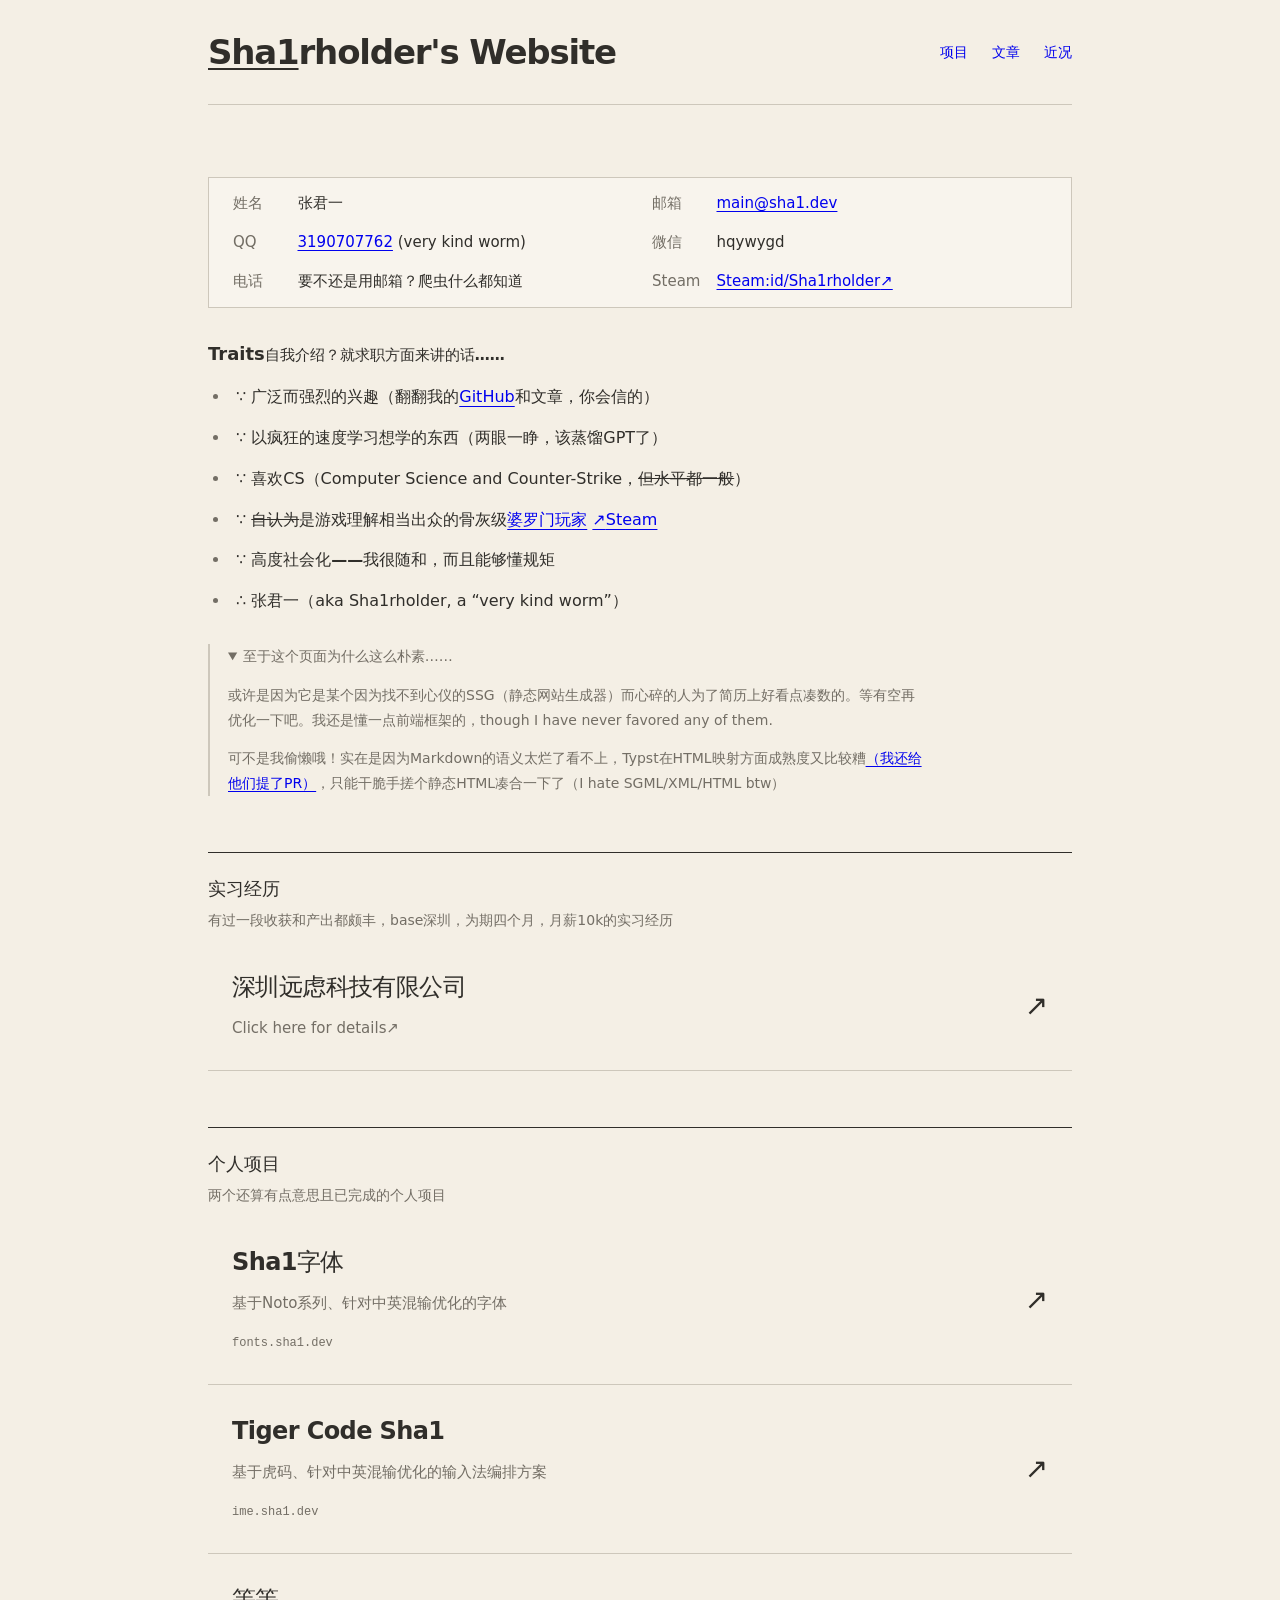
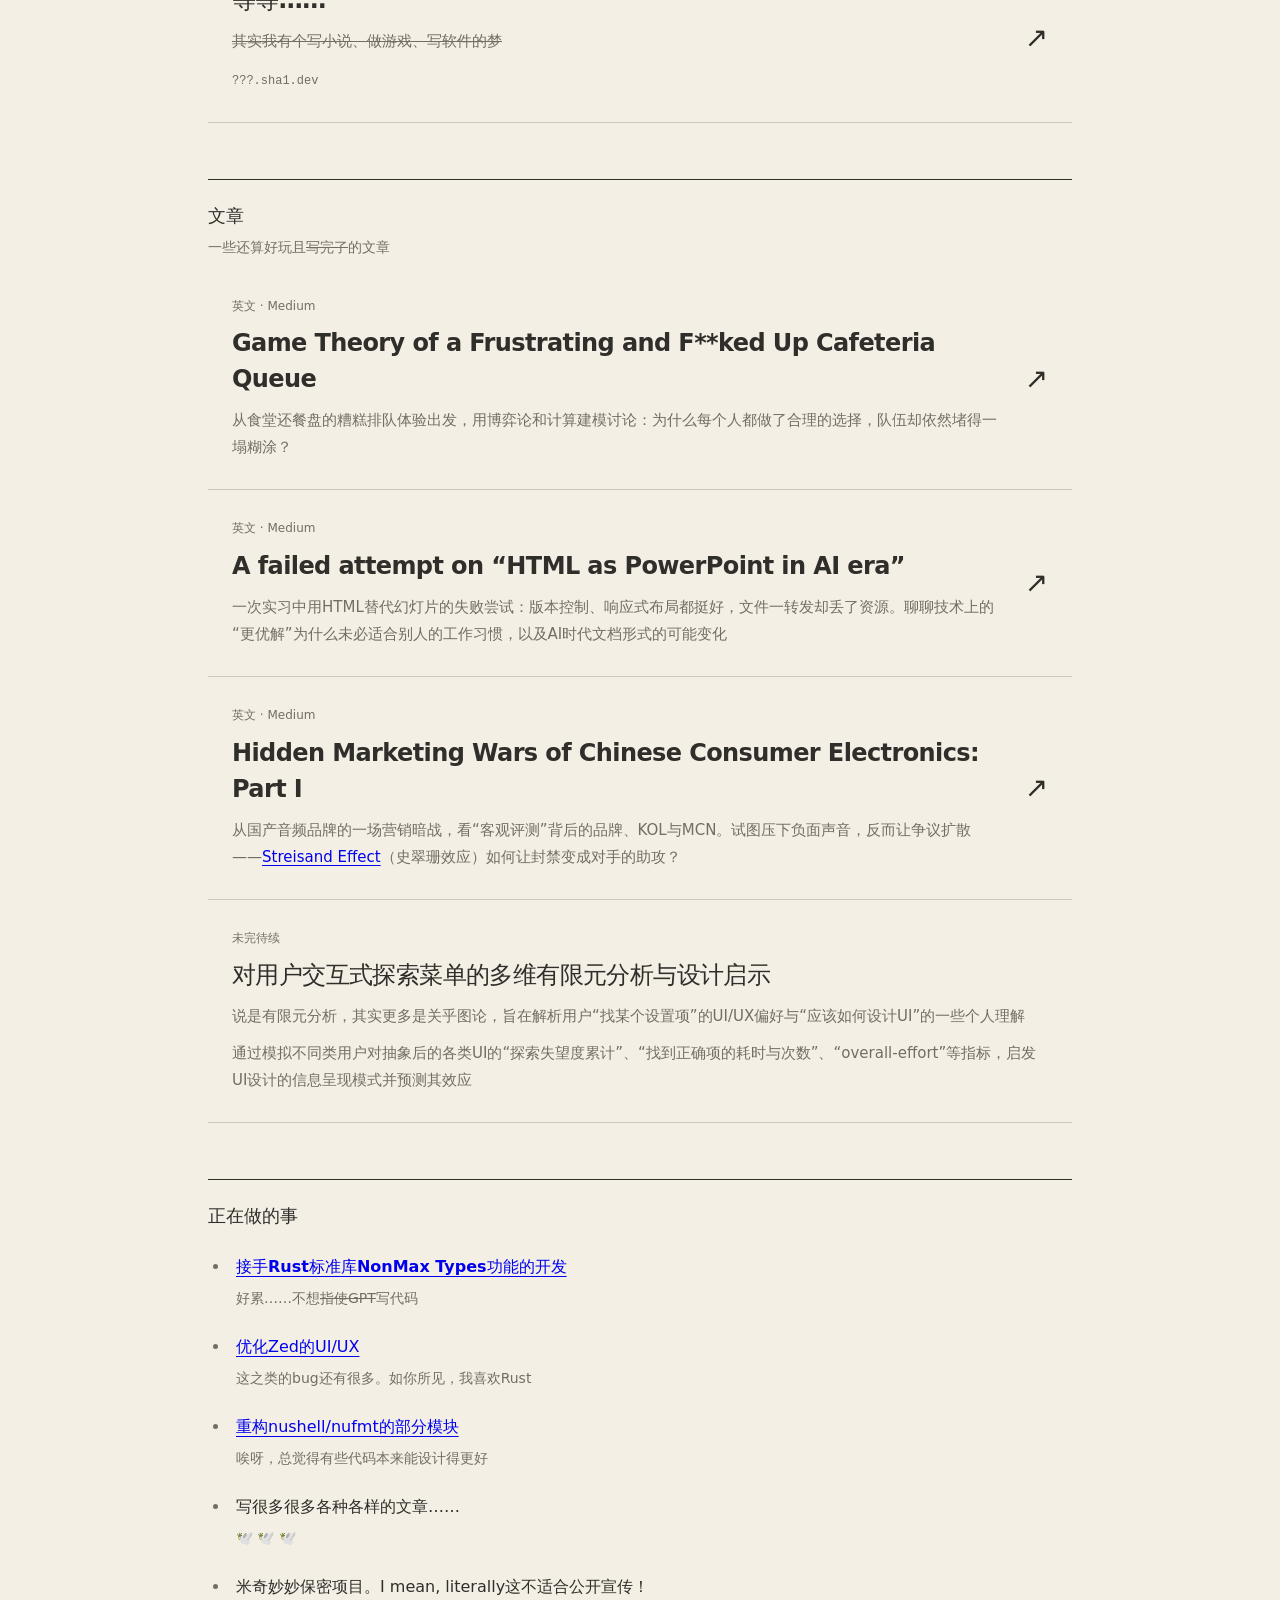
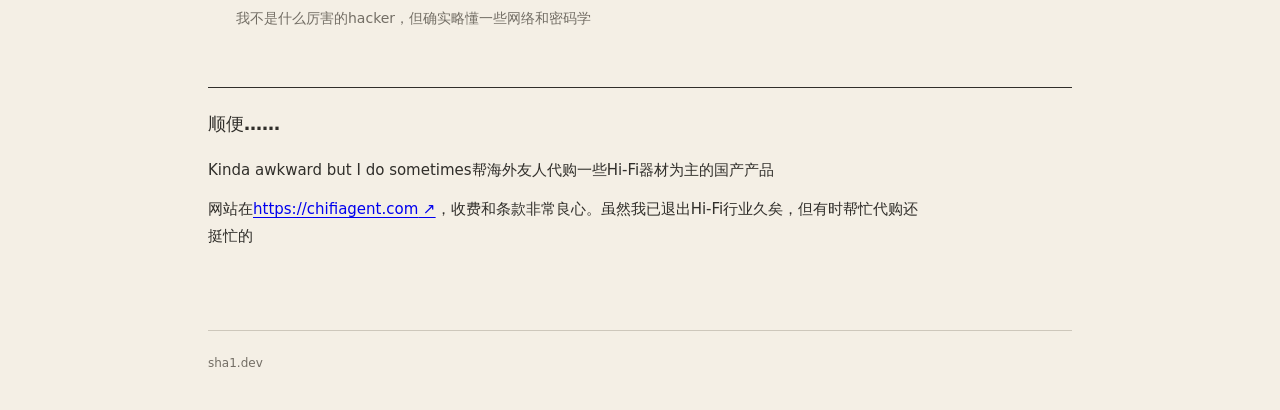
==== site/index.html @ ed15d0de "init" ====
<!doctype html>
<html lang="zh-CN">

<head>
	<meta charset="utf-8">
	<meta name="viewport" content="width=device-width, initial-scale=1">
	<meta name="color-scheme" content="light dark">
	<meta name="description" content="Sha1rholder的个人主页：项目、文章，以及正在做的事">
	<title>Sha1rholder · sha1.dev</title>
	<link rel="stylesheet" href="style.css">
</head>

<body>
	<a class="skip-link" href="#main">跳到正文</a>
	<div class="page">
		<header class="masthead">
			<h1 id="intro-title" class="wordmark" lang="en"><u>Sha1</u>rholder's Website</h1>
			<nav aria-label="页内导航">
				<a href="#projects">项目</a>
				<a href="#articles">文章</a>
				<a href="#now">近况</a>
			</nav>
		</header>
		<main id="main">
			<section class="intro" aria-labelledby="intro-title">
				<section class="contact-card" aria-labelledby="contact-title">
					<dl class="contact-details">
						<div>
							<dt>姓名</dt>
							<dd>张君一</dd>
						</div>
						<div>
							<dt>邮箱</dt>
							<dd><a href="mailto:main@sha1.dev">main@sha1.dev</a></dd>
						</div>
						<div>
							<dt>QQ</dt>
							<dd><a href="https://qm.qq.com/q/fpGuS0IkDu">3190707762</a> (very kind worm)</dd>
						</div>
						<div>
							<dt>微信</dt>
							<dd>hqywygd</dd>
						</div>
						<div>
							<dt>电话</dt>
							<dd>要不还是用邮箱？爬虫什么都知道</dd>
						</div>
						<div>
							<dt>Steam</dt>
							<dd><a href="https://steamcommunity.com/id/Sha1rholder/">Steam:id/Sha1rholder<span
										aria-hidden="true">↗</span></a></dd>
						</div>
					</dl>
				</section>

				<h2 id="traits-title" class="traits-title" lang="en">Traits<small>自我介绍？就求职方面来讲的话……</small></h2>

				<ul class="traits-list" aria-labelledby="traits-title">
					<li>∵ 广泛而强烈的兴趣（翻翻我的<a href="https://github.com/sha1rholder">GitHub</a>和文章，你会信的）</li>
					<li>∵ 以疯狂的速度学习想学的东西（两眼一睁，该蒸馏GPT了）</li>
					<li>∵ 喜欢CS（<i>Computer Science</i> and <i>Counter-Strike</i>，<del>但水平都一般</del>）</li>
					<li>∵ <del>自认为</del>是游戏理解相当出众的骨灰级<a href="https://moegirl.icu/%E5%A9%86%E7%BD%97%E9%97%A8"
							title="讽刺自认为游戏品味“高贵”的玩家">婆罗门玩家</a> <a
							href="https://steamcommunity.com/id/Sha1rholder/"><span aria-hidden="true">↗</span>Steam</a>
					</li>
					<li>∵ <strong>高度社会化——我很随和，而且能够懂规矩</strong></li>
					<li>
						∴ 张君一（aka <i>Sha1rholder</i>, a <q>very kind worm</q>）</li>
				</ul>
				<details class="site-note" open>
					<summary>至于这个页面为什么这么朴素……</summary>
					<p>或许是因为它是某个因为找不到心仪的SSG（静态网站生成器）而心碎的人为了简历上好看点凑数的。等有空再优化一下吧。我还是懂一点前端框架的，though I have never favored
						any of them.</p>
					<p>可不是我偷懒哦！实在是因为Markdown的语义太烂了看不上，Typst在HTML映射方面成熟度又比较糟<a
							href="https://github.com/typst/typst/pull/8874">（我还给他们提了PR）</a>，只能干脆手搓个静态HTML凑合一下了（I hate
						SGML/XML/HTML btw）</p>
				</details>
			</section>

			<section class="section experience" id="experience" aria-labelledby="experience-title">
				<header class="section-header">
					<h2 id="experience-title">实习经历</h2>
					<p>有过一段<strong>收获和产出都颇丰</strong>，base深圳，为期四个月，月薪10k的实习经历</p>
				</header>
				<article>
					<a class="card" href="fosi.html">
						<div class="card-copy">
							<h3 lang="en">深圳远虑科技有限公司 </h3>
							<p>Click here for details↗</p>
						</div>
						<span class="card-arrow" aria-hidden="true">↗</span>
					</a>
				</article>
			</section>

			<section class="section projects" id="projects" aria-labelledby="projects-title">
				<header class="section-header">
					<h2 id="projects-title">个人项目</h2>
					<p>两个还算有点意思且<strong>已完成的</strong>个人项目</p>
				</header>
				<article>
					<a class="card" href="https://fonts.sha1.dev">
						<div class="card-copy">
							<h3>Sha1字体</h3>
							<p>基于Noto系列、针对中英混输优化的字体</p>
							<span class="card-domain">fonts.sha1.dev</span>
						</div>
						<span class="card-arrow" aria-hidden="true">↗</span>
					</a>
				</article>
				<article>
					<a class="card" href="https://ime.sha1.dev">
						<div class="card-copy">
							<h3>Tiger Code Sha1</h3>
							<p>基于虎码、针对中英混输优化的输入法编排方案</p>
							<span class="card-domain">ime.sha1.dev</span>
						</div>
						<span class="card-arrow" aria-hidden="true">↗</span>
					</a>
				</article>
				<article class="card">
					<div class="card-copy">
						<h3>等等……</h3>
						<p><del>其实我有个写小说、做游戏、写软件的梦</del></p>
						<span class="card-domain">???.sha1.dev</span>
					</div>
					<span class="card-arrow" aria-hidden="true">↗</span>
				</article>
			</section>

			<section class="section articles" id="articles" aria-labelledby="articles-title">
				<header class="section-header">
					<h2 id="articles-title">文章</h2>
					<p>一些还算好玩且<del>写完了</del>的文章</p>
				</header>
				<article>
					<a class="card"
						href="https://medium.com/@sha1rholder/game-theory-of-a-frustrating-and-f-ked-up-cafeteria-queue-2aedb98d12c9">
						<div class="card-copy">
							<span class="entry-meta">英文 · Medium</span>
							<h3 lang="en">Game Theory of a Frustrating and F**ked Up Cafeteria Queue</h3>
							<p>从食堂还餐盘的糟糕排队体验出发，用博弈论和计算建模讨论：为什么每个人都做了合理的选择，队伍却依然堵得一塌糊涂？</p>
						</div>
						<span class="card-arrow" aria-hidden="true">↗</span>
					</a>
				</article>
				<article>
					<a class="card"
						href="https://medium.com/@sha1rholder/a-failed-attempt-on-html-as-powerpoint-in-ai-era-2bfa18e33a71">
						<div class="card-copy">
							<span class="entry-meta">英文 · Medium</span>
							<h3 lang="en">A failed attempt on “HTML as PowerPoint in AI era”</h3>
							<p>一次实习中用HTML替代幻灯片的失败尝试：版本控制、响应式布局都挺好，文件一转发却丢了资源。聊聊技术上的“更优解”为什么未必适合别人的工作习惯，以及AI时代文档形式的可能变化
							</p>
						</div>
						<span class="card-arrow" aria-hidden="true">↗</span>
					</a>
				</article>
				<article class="card">
					<div class="card-copy">
						<span class="entry-meta">英文 · Medium</span>
						<h3 lang="en"><a class="card-link"
								href="https://medium.com/@sha1rholder/hidden-marketing-wars-of-chinese-consumer-electronics-part-i-95f07e5df78a">Hidden
								Marketing Wars of Chinese Consumer Electronics: Part I</a></h3>
						<p>从国产音频品牌的一场营销暗战，看“客观评测”背后的品牌、KOL与MCN。试图压下负面声音，反而让争议扩散——<a
								href="https://en.wikipedia.org/wiki/Streisand_effect" lang="en">Streisand
								Effect</a>（史翠珊效应）如何让封禁变成对手的助攻？</p>
					</div>
					<a class="card-link card-arrow"
						href="https://medium.com/@sha1rholder/hidden-marketing-wars-of-chinese-consumer-electronics-part-i-95f07e5df78a"
						aria-label="阅读Hidden Marketing Wars of Chinese Consumer Electronics: Part I"><span
							aria-hidden="true">↗</span></a>
				</article>
				<article class="card">
					<div class="card-copy">
						<span class="entry-meta">未完待续</span>
						<h3>对用户交互式探索菜单的多维有限元分析与设计启示</h3>
						<p>说是有限元分析，其实更多是关乎图论，旨在解析用户“找某个设置项”的UI/UX偏好与“应该如何设计UI”的一些个人理解</p>
						<p>通过模拟不同类用户对抽象后的各类UI的“探索失望度累计”、“找到正确项的耗时与次数”、“overall-effort”等指标，启发UI设计的信息呈现模式并预测其效应</p>
					</div>
				</article>
			</section>

			<section class="section" id="now" aria-labelledby="now-title">
				<header class="section-header">
					<h2 id="now-title">正在做的事</h2>
				</header>
				<ul class="activity-list">
					<li>
						<strong><a href="https://github.com/rust-lang/rust/issues/151435">接手Rust标准库NonMax
								Types功能的开发</a></strong>
						<p>好累……不想<del>指使GPT</del>写代码</p>
					</li>
					<li>
						<a href="https://github.com/zed-industries/zed/pull/63776">优化Zed的UI/UX</a>
						<p>这之类的bug还有很多。如你所见，我喜欢Rust</p>
					</li>
					<li>
						<a href="https://github.com/nushell/nufmt/pull/240">重构nushell/nufmt的部分模块</a>
						<p>唉呀，总觉得有些代码本来能设计得更好</p>
					</li>
					<li>写很多很多各种各样的文章……<p>🕊️ 🕊️ 🕊️</p>
					</li>
					<li>
						<span>米奇妙妙保密项目。I mean, literally这不适合公开宣传！</span><span
							hidden>如果你看到这段，那你是个爬虫，或者是F12领域大神，可惜你没法来找我当面聊聊</span>
						<p>我不是什么厉害的hacker，但确实略懂一些网络和密码学</p>
					</li>
				</ul>
			</section>

			<section class="section side-note" aria-labelledby="side-note-title">
				<header class="section-header">
					<h2 id="side-note-title">顺便……</h2>
				</header>
				<p>Kinda awkward but I do sometimes帮海外友人代购一些Hi-Fi器材为主的国产产品</p>
				<p>网站在<a href="https://chifiagent.com">https://chifiagent.com<span aria-hidden="true">
							↗</span></a>，收费和条款非常良心。虽然我已退出Hi-Fi行业久矣，但有时帮忙代购还挺忙的</p>
			</section>
		</main>
		<footer>sha1.dev</footer>
	</div>
</body>

</html>
---- site/style.css ----
:root {
	color-scheme: light;
	--paper: #f4efe5;
	--ink: #302e2a;
	--muted: #736e65;
	--rule: #cdc7bb;
	--field: #f8f4ed;
	background: var(--paper);
	color: var(--ink);
	font-family: system-ui, sans-serif;
	font-synthesis: none;
	line-height: 1.8;
	text-autospace: normal;
}

@media (prefers-color-scheme: dark) {
	:root {
		color-scheme: dark;
		--paper: #121212;
		--ink: #e0e0e0;
		--muted: #a0a0a0;
		--rule: #363636;
		--field: #181818;
	}
}

* {
	box-sizing: border-box;
}

body {
	margin: 0;
}

a {
	text-decoration-thickness: 1px;
	text-underline-offset: .22em;
}

a:hover {
	text-decoration-thickness: 2px;
}

::selection {
	background: var(--ink);
	color: var(--paper);
}

:focus-visible {
	outline: 2px solid var(--ink);
	outline-offset: 5px;
}

.skip-link {
	position: absolute;
	top: 12px;
	left: 12px;
	z-index: 1;
	padding: 8px 16px;
	background: var(--paper);
	transform: translateY(-200%);
}

.skip-link:focus {
	transform: translateY(0);
}

.page {
	max-width: 960px;
	margin: 0 auto;
	padding: 0 48px;
}

.masthead {
	display: flex;
	justify-content: space-between;
	align-items: center;
	flex-wrap: wrap;
	gap: 12px 24px;
	padding: 30px 0;
	border-bottom: 1px solid var(--rule);
}

.wordmark {
	flex: 1 1 18rem;
	min-width: 0;
	margin: 0;
	font-size: clamp(26px, 3.5vw, 34px);
	line-height: 1.3;
	font-weight: 650;
	letter-spacing: -.035em;
	overflow-wrap: anywhere;
}

.wordmark u {
	text-decoration-thickness: .06em;
	text-underline-offset: .12em;
}

.masthead nav {
	flex-shrink: 0;
}

nav {
	display: flex;
	gap: 24px;
	color: var(--muted);
	font-size: 14px;
}

nav a {
	padding: 6px 0;
	text-decoration: none;
}

nav a:hover,
nav a:focus-visible {
	text-decoration: underline;
}

main {
	padding: 72px 0 80px;
}

h1,
h2,
h3,
p {
	margin: 0;
}

h1 {
	margin-bottom: 32px;
	font-size: clamp(32px, 5vw, 48px);
	line-height: 1.25;
	font-weight: 500;
	letter-spacing: -.04em;
	text-wrap: balance;
}

h2 {
	font-size: 18px;
	line-height: 1.5;
	font-weight: 650;
}

h3 {
	font-size: 24px;
	line-height: 1.5;
	font-weight: 550;
	letter-spacing: -.025em;
	overflow-wrap: anywhere;
}

p + p {
	margin-top: 12px;
}

.intro > :not(.contact-card) {
	max-width: 720px;
}

.contact-card {
	margin-bottom: 32px;
	padding: 12px 24px;
	border: 1px solid var(--rule);
	background: var(--field);
}

.contact-details {
	display: grid;
	grid-template-columns: repeat(2, minmax(0, 1fr));
	gap: 12px 24px;
	margin: 0;
	font-size: 15px;
}

.contact-details > div {
	display: grid;
	grid-template-columns: 3.5em minmax(0, 1fr);
	gap: 12px;
}

.contact-details dt {
	color: var(--muted);
}

.contact-details dd {
	margin: 0;
	overflow-wrap: anywhere;
}

.traits-title {
	margin-bottom: 12px;
}

.traits-list {
	margin: 16px 0;
	padding-left: 22px;
}

.traits-list li {
	padding-left: 6px;
}

.traits-list li + li {
	margin-top: 12px;
}

.traits-list li::marker {
	color: var(--muted);
}

.intro-lead {
	margin-bottom: 16px;
	font-size: 20px;
}

.site-note {
	margin-top: 28px;
	padding-left: 18px;
	border-left: 2px solid var(--rule);
	color: var(--muted);
	font-size: 14px;
}

.site-note summary {
	width: fit-content;
	cursor: pointer;
}

.site-note summary:hover {
	color: var(--ink);
}

.site-note[open] summary {
	margin-bottom: 14px;
}

.section {
	margin-top: 56px;
	border-top: 1px solid var(--ink);
	scroll-margin-top: 24px;
}

.section-header {
	padding: 22px 0 8px;
}

.section-header p {
	margin-top: 6px;
	color: var(--muted);
	font-size: 14px;
}

.experience > p {
	max-width: 720px;
}

.card {
	display: flex;
	justify-content: space-between;
	align-items: center;
	gap: 24px;
	padding: 28px 24px;
	border-bottom: 1px solid var(--rule);
	color: var(--ink);
	text-decoration: none;
}

.card:hover,
.card:focus-visible {
	background: var(--field);
}

.card-copy {
	min-width: 0;
}

.card p {
	margin-top: 10px;
	color: var(--muted);
	font-size: 15px;
}

.card-domain {
	display: inline-block;
	margin-top: 16px;
	font-family: ui-monospace, monospace;
	font-size: 12px;
	color: var(--muted);
}

.card-link {
	color: inherit;
	text-decoration: none;
}

a.card:hover h3,
a.card:focus-visible h3,
.card-link:hover,
.card-link:focus-visible {
	text-decoration: underline;
	text-decoration-thickness: 1px;
	text-underline-offset: .18em;
}

.card-arrow {
	flex-shrink: 0;
	font-size: 28px;
	line-height: 1;
}

.entry-meta {
	display: block;
	margin-bottom: 8px;
	color: var(--muted);
	font-size: 12px;
}

.activity-list {
	margin: 16px 0 0;
	padding-left: 22px;
}

.activity-list li {
	padding-left: 6px;
}

.activity-list li + li {
	margin-top: 22px;
}

.activity-list li::marker {
	color: var(--muted);
}

.activity-list p {
	margin-top: 4px;
	color: var(--muted);
	font-size: 14px;
}

.side-note > p {
	max-width: 720px;
	font-size: 15px;
}

.side-note .section-header {
	padding-bottom: 20px;
}

footer {
	border-top: 1px solid var(--rule);
	padding: 22px 0 32px;
	color: var(--muted);
	font-size: 12px;
}

@media (max-width: 640px) {
	.page {
		padding: 0 24px;
	}

	.masthead {
		padding: 20px 0;
	}

	.wordmark {
		font-size: 26px;
	}

	nav {
		gap: 18px;
	}

	main {
		padding: 48px 0 56px;
	}

	.intro-lead {
		font-size: 18px;
	}

	.contact-card {
		padding: 12px 16px;
	}

	.contact-details {
		grid-template-columns: 1fr;
	}

	.section {
		margin-top: 40px;
	}

	.card {
		padding: 24px 16px;
		gap: 16px;
	}

	h3 {
		font-size: 21px;
	}

	.card-arrow {
		font-size: 24px;
	}
}
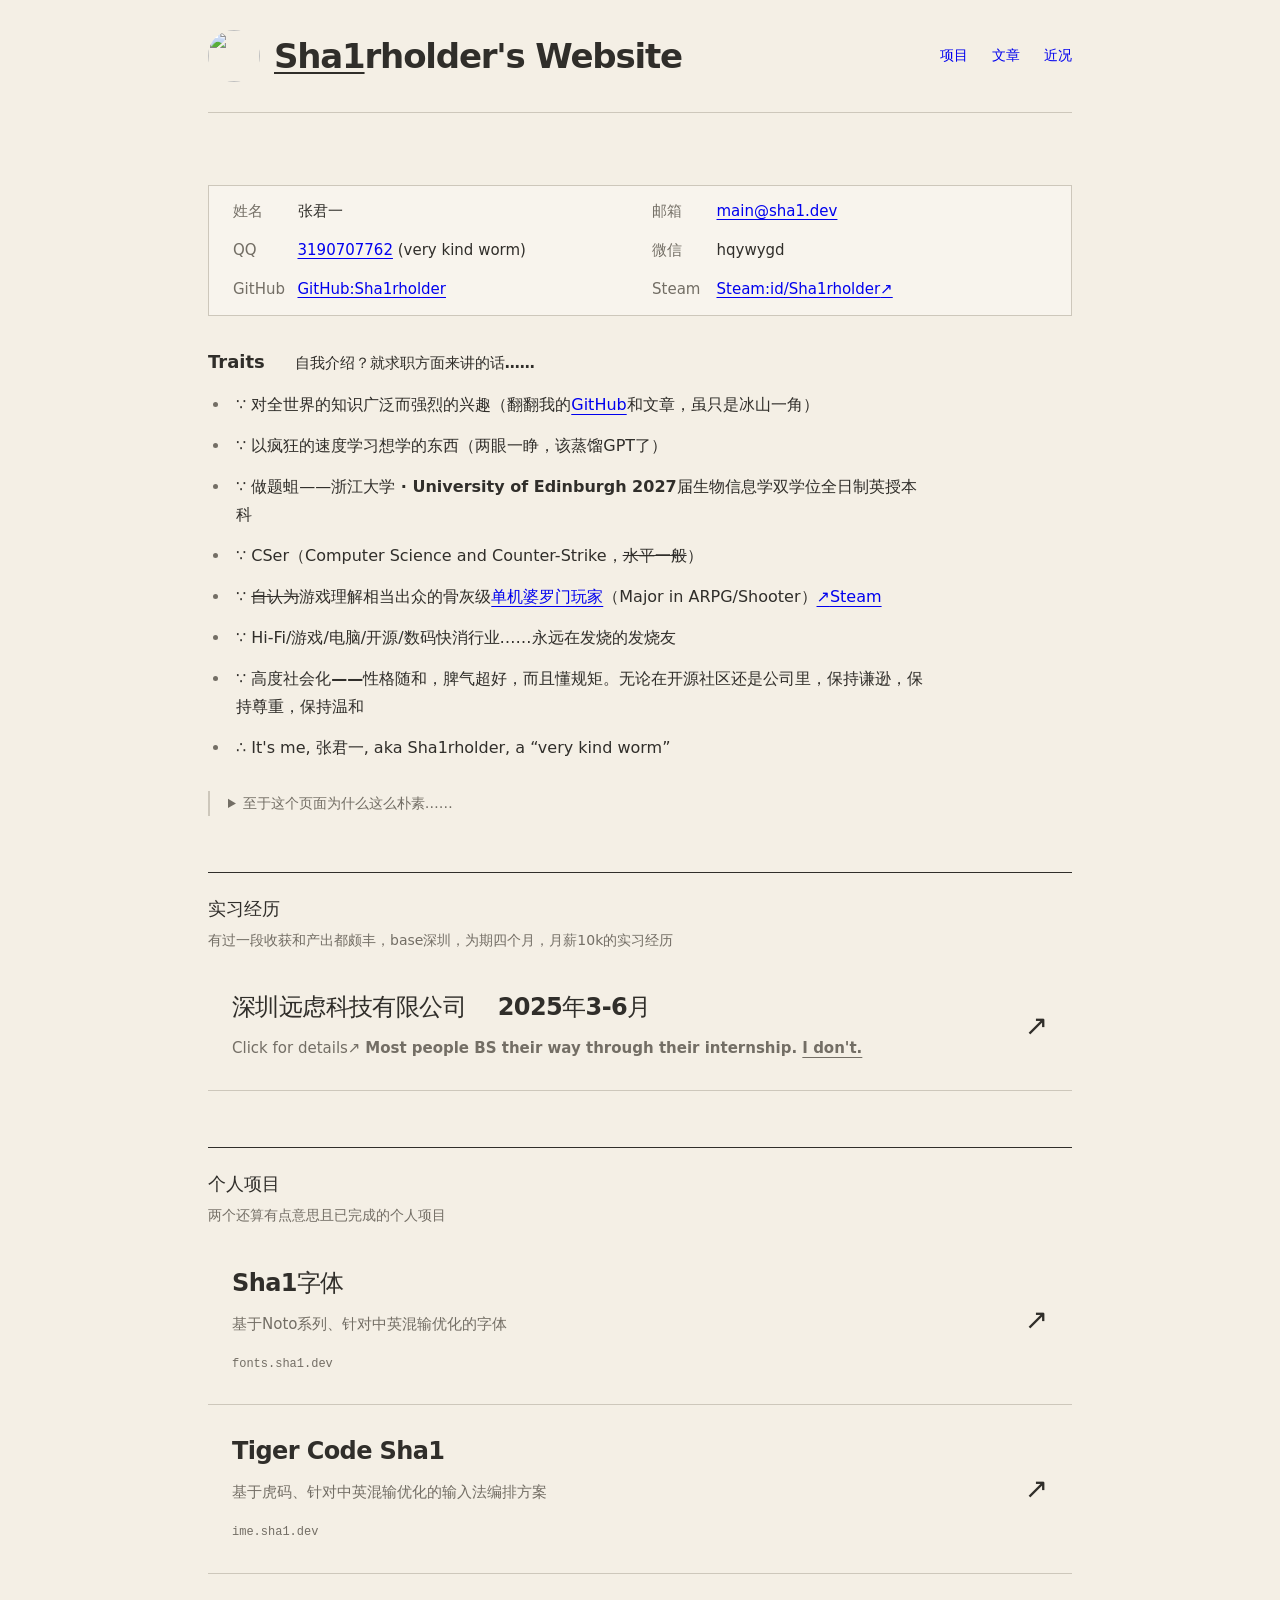
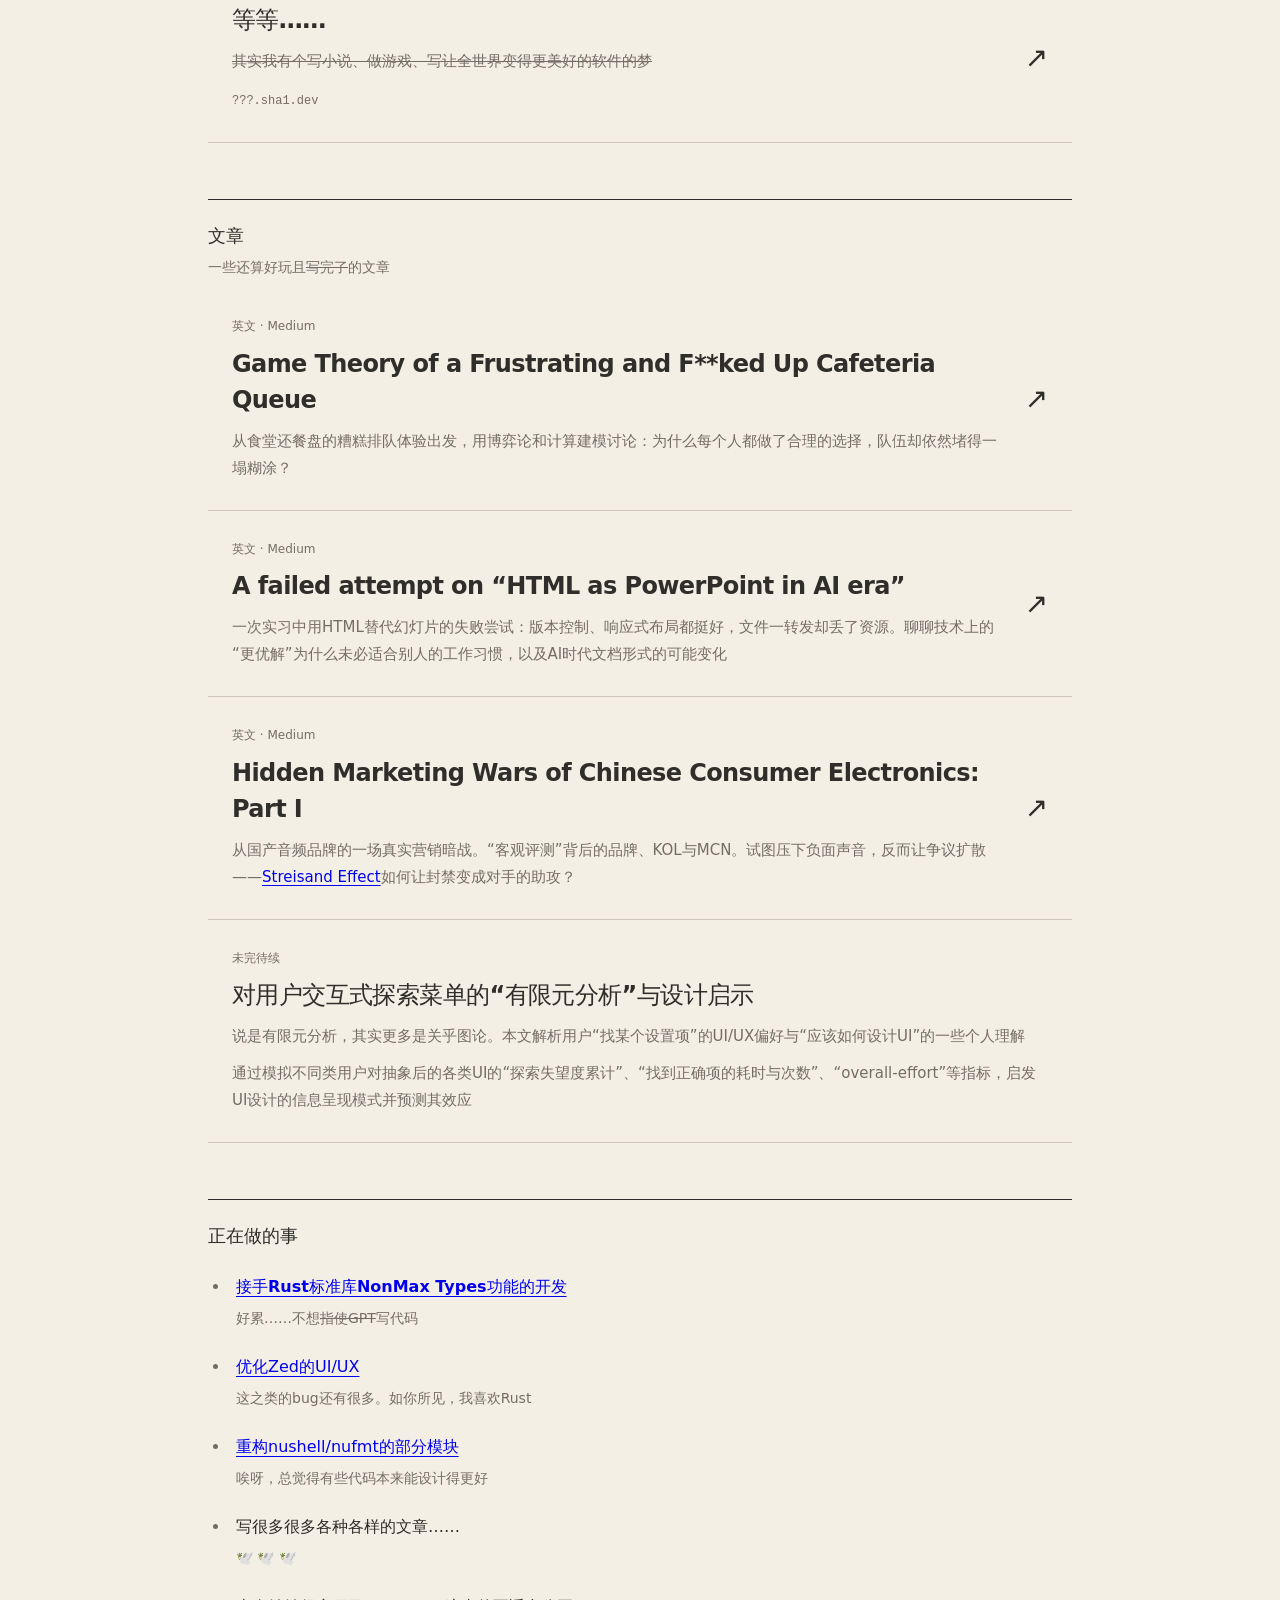
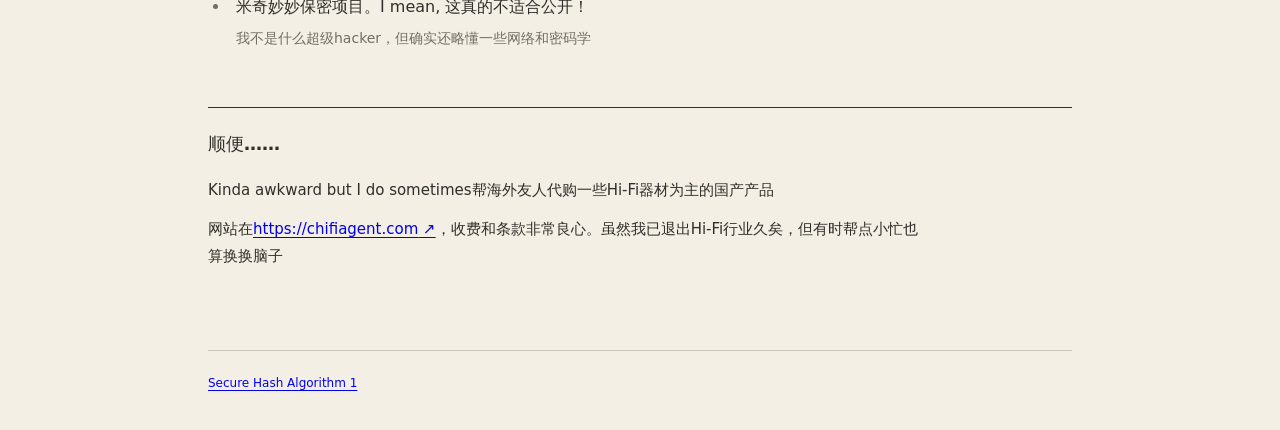
==== commit 5f3b70b1: "update" ====
--- a/site/index.html
+++ b/site/index.html
@@ -5,7 +5,7 @@
 	<meta charset="utf-8">
 	<meta name="viewport" content="width=device-width, initial-scale=1">
 	<meta name="color-scheme" content="light dark">
-	<meta name="description" content="Sha1rholder的个人主页：项目、文章，以及正在做的事">
+	<meta name="description" content="Sha1rholder's personal website">
 	<title>Sha1rholder · sha1.dev</title>
 	<link rel="stylesheet" href="style.css">
 </head>
@@ -14,7 +14,13 @@
 	<a class="skip-link" href="#main">跳到正文</a>
 	<div class="page">
 		<header class="masthead">
-			<h1 id="intro-title" class="wordmark" lang="en"><u>Sha1</u>rholder's Website</h1>
+			<div class="masthead-brand">
+				<a class="avatar-link" href="https://github.com/Sha1rholder" aria-label="Sha1rholder的GitHub主页">
+					<img src="https://avatars.githubusercontent.com/u/96712109?s=128&amp;v=4" alt="" width="52"
+						height="52">
+				</a>
+				<h1 id="intro-title" class="wordmark" lang="en"><u>Sha1</u>rholder's Website</h1>
+			</div>
 			<nav aria-label="页内导航">
 				<a href="#projects">项目</a>
 				<a href="#articles">文章</a>
@@ -42,8 +48,8 @@
 							<dd>hqywygd</dd>
 						</div>
 						<div>
-							<dt>电话</dt>
-							<dd>要不还是用邮箱？爬虫什么都知道</dd>
+							<dt>GitHub</dt>
+							<dd><a href="https://github.com/sha1rholder">GitHub:Sha1rholder</a></dd>
 						</div>
 						<div>
 							<dt>Steam</dt>
@@ -53,23 +59,26 @@
 					</dl>
 				</section>
 
-				<h2 id="traits-title" class="traits-title" lang="en">Traits<small>自我介绍？就求职方面来讲的话……</small></h2>
+				<h2 id="traits-title" class="traits-title" lang="en">Traits<small
+						style="margin-left: 2em;">自我介绍？就求职方面来讲的话……</small></h2>
 
 				<ul class="traits-list" aria-labelledby="traits-title">
-					<li>∵ 广泛而强烈的兴趣（翻翻我的<a href="https://github.com/sha1rholder">GitHub</a>和文章，你会信的）</li>
+					<li>∵ 对全世界的知识广泛而强烈的兴趣（翻翻我的<a href="https://github.com/sha1rholder">GitHub</a>和文章，虽只是冰山一角）</li>
 					<li>∵ 以疯狂的速度学习想学的东西（两眼一睁，该蒸馏GPT了）</li>
-					<li>∵ 喜欢CS（<i>Computer Science</i> and <i>Counter-Strike</i>，<del>但水平都一般</del>）</li>
-					<li>∵ <del>自认为</del>是游戏理解相当出众的骨灰级<a href="https://moegirl.icu/%E5%A9%86%E7%BD%97%E9%97%A8"
-							title="讽刺自认为游戏品味“高贵”的玩家">婆罗门玩家</a> <a
+					<li>∵ 做题蛆——<strong>浙江大学 · University of Edinburgh 2027届生物信息学双学位全日制英授本科</strong></li>
+					<li>∵ CSer（<i>Computer Science</i> and <i>Counter-Strike</i>，<del>水平一般</del>）</li>
+					<li>∵ <del>自认为</del>游戏理解相当出众的骨灰级<a href="https://moegirl.icu/%E5%A9%86%E7%BD%97%E9%97%A8"
+							title="讽刺自认为游戏品味“高贵”的玩家">单机婆罗门玩家</a>（Major in ARPG/Shooter）<a
 							href="https://steamcommunity.com/id/Sha1rholder/"><span aria-hidden="true">↗</span>Steam</a>
 					</li>
-					<li>∵ <strong>高度社会化——我很随和，而且能够懂规矩</strong></li>
-					<li>
-						∴ 张君一（aka <i>Sha1rholder</i>, a <q>very kind worm</q>）</li>
+					<li>∵ Hi-Fi/游戏/电脑/开源/数码快消行业……永远在发烧的发烧友</li>
+					<li>∵ <strong>高度社会化——性格随和，脾气超好，而且懂规矩。</strong>无论在开源社区还是公司里，保持谦逊，保持尊重，保持温和</li>
+					<li>
+						∴ It's me, <strong>张君一</strong>, aka <i>Sha1rholder</i>, a <q>very kind worm</q></li>
 				</ul>
-				<details class="site-note" open>
+				<details class="site-note">
 					<summary>至于这个页面为什么这么朴素……</summary>
-					<p>或许是因为它是某个因为找不到心仪的SSG（静态网站生成器）而心碎的人为了简历上好看点凑数的。等有空再优化一下吧。我还是懂一点前端框架的，though I have never favored
+					<p>或许是因为它是某个因为找不到心仪的SSG（静态网站生成器）而心碎的人为了简历上好看点凑数的。等有空再优化一下吧。我会一点点前端框架，though I've never favored
 						any of them.</p>
 					<p>可不是我偷懒哦！实在是因为Markdown的语义太烂了看不上，Typst在HTML映射方面成熟度又比较糟<a
 							href="https://github.com/typst/typst/pull/8874">（我还给他们提了PR）</a>，只能干脆手搓个静态HTML凑合一下了（I hate
@@ -85,8 +94,9 @@
 				<article>
 					<a class="card" href="fosi.html">
 						<div class="card-copy">
-							<h3 lang="en">深圳远虑科技有限公司 </h3>
-							<p>Click here for details↗</p>
+							<h3 lang="en">深圳远虑科技有限公司 <span style="margin-left: 1em;">2025年3-6月</span></h3>
+							<p>Click for details↗ <strong>Most people BS their way through their internship. <u>I
+										don't.</u></strong></p>
 						</div>
 						<span class="card-arrow" aria-hidden="true">↗</span>
 					</a>
@@ -121,7 +131,7 @@
 				<article class="card">
 					<div class="card-copy">
 						<h3>等等……</h3>
-						<p><del>其实我有个写小说、做游戏、写软件的梦</del></p>
+						<p><del>其实我有个写小说、做游戏、写让全世界变得更美好的软件的梦</del></p>
 						<span class="card-domain">???.sha1.dev</span>
 					</div>
 					<span class="card-arrow" aria-hidden="true">↗</span>
@@ -162,9 +172,9 @@
 						<h3 lang="en"><a class="card-link"
 								href="https://medium.com/@sha1rholder/hidden-marketing-wars-of-chinese-consumer-electronics-part-i-95f07e5df78a">Hidden
 								Marketing Wars of Chinese Consumer Electronics: Part I</a></h3>
-						<p>从国产音频品牌的一场营销暗战，看“客观评测”背后的品牌、KOL与MCN。试图压下负面声音，反而让争议扩散——<a
-								href="https://en.wikipedia.org/wiki/Streisand_effect" lang="en">Streisand
-								Effect</a>（史翠珊效应）如何让封禁变成对手的助攻？</p>
+						<p>从国产音频品牌的一场真实营销暗战。“客观评测”背后的品牌、KOL与MCN。试图压下负面声音，反而让争议扩散——<a
+								href="https://en.wikipedia.org/wiki/Streisand_effect" lang="en"
+								title="指试图隐藏某事，反而造成此事广为人知的现象。类似于“欲盖弥彰”">Streisand Effect</a>如何让封禁变成对手的助攻？</p>
 					</div>
 					<a class="card-link card-arrow"
 						href="https://medium.com/@sha1rholder/hidden-marketing-wars-of-chinese-consumer-electronics-part-i-95f07e5df78a"
@@ -174,8 +184,8 @@
 				<article class="card">
 					<div class="card-copy">
 						<span class="entry-meta">未完待续</span>
-						<h3>对用户交互式探索菜单的多维有限元分析与设计启示</h3>
-						<p>说是有限元分析，其实更多是关乎图论，旨在解析用户“找某个设置项”的UI/UX偏好与“应该如何设计UI”的一些个人理解</p>
+						<h3>对用户交互式探索菜单的“有限元分析”与设计启示</h3>
+						<p>说是有限元分析，其实更多是关乎图论。本文解析用户“找某个设置项”的UI/UX偏好与“应该如何设计UI”的一些个人理解</p>
 						<p>通过模拟不同类用户对抽象后的各类UI的“探索失望度累计”、“找到正确项的耗时与次数”、“overall-effort”等指标，启发UI设计的信息呈现模式并预测其效应</p>
 					</div>
 				</article>
@@ -202,9 +212,9 @@
 					<li>写很多很多各种各样的文章……<p>🕊️ 🕊️ 🕊️</p>
 					</li>
 					<li>
-						<span>米奇妙妙保密项目。I mean, literally这不适合公开宣传！</span><span
-							hidden>如果你看到这段，那你是个爬虫，或者是F12领域大神，可惜你没法来找我当面聊聊</span>
-						<p>我不是什么厉害的hacker，但确实略懂一些网络和密码学</p>
+						<span>米奇妙妙保密项目。I mean, 这真的不适合公开！</span><span
+							hidden>如果你看到这段，那你是个爬虫，亦或是F12领域大神，可惜你没法来找我当面聊聊</span>
+						<p>我不是什么超级hacker，但确实还略懂一些网络和密码学</p>
 					</li>
 				</ul>
 			</section>
@@ -215,10 +225,10 @@
 				</header>
 				<p>Kinda awkward but I do sometimes帮海外友人代购一些Hi-Fi器材为主的国产产品</p>
 				<p>网站在<a href="https://chifiagent.com">https://chifiagent.com<span aria-hidden="true">
-							↗</span></a>，收费和条款非常良心。虽然我已退出Hi-Fi行业久矣，但有时帮忙代购还挺忙的</p>
+							↗</span></a>，收费和条款非常良心。虽然我已退出Hi-Fi行业久矣，但有时帮点小忙也算换换脑子</p>
 			</section>
 		</main>
-		<footer>sha1.dev</footer>
+		<footer><a href="https://en.wikipedia.org/wiki/SHA-1"><i>Secure Hash Algorithm 1</i></a></footer>
 	</div>
 </body>
 
--- a/site/style.css
+++ b/site/style.css
@@ -81,8 +81,28 @@
 	border-bottom: 1px solid var(--rule);
 }
 
+.masthead-brand {
+	display: flex;
+	align-items: center;
+	gap: 14px;
+	flex: 1 1 18rem;
+	min-width: 0;
+}
+
+.avatar-link {
+	flex-shrink: 0;
+	border-radius: 50%;
+}
+
+.avatar-link img {
+	display: block;
+	width: 52px;
+	height: 52px;
+	border-radius: 50%;
+	object-fit: cover;
+}
+
 .wordmark {
-	flex: 1 1 18rem;
 	min-width: 0;
 	margin: 0;
 	font-size: clamp(26px, 3.5vw, 34px);
@@ -152,11 +172,11 @@
 	overflow-wrap: anywhere;
 }
 
-p + p {
+p+p {
 	margin-top: 12px;
 }
 
-.intro > :not(.contact-card) {
+.intro> :not(.contact-card) {
 	max-width: 720px;
 }
 
@@ -175,7 +195,7 @@
 	font-size: 15px;
 }
 
-.contact-details > div {
+.contact-details>div {
 	display: grid;
 	grid-template-columns: 3.5em minmax(0, 1fr);
 	gap: 12px;
@@ -203,7 +223,7 @@
 	padding-left: 6px;
 }
 
-.traits-list li + li {
+.traits-list li+li {
 	margin-top: 12px;
 }
 
@@ -253,7 +273,7 @@
 	font-size: 14px;
 }
 
-.experience > p {
+.experience>p {
 	max-width: 720px;
 }
 
@@ -327,7 +347,7 @@
 	padding-left: 6px;
 }
 
-.activity-list li + li {
+.activity-list li+li {
 	margin-top: 22px;
 }
 
@@ -341,7 +361,7 @@
 	font-size: 14px;
 }
 
-.side-note > p {
+.side-note>p {
 	max-width: 720px;
 	font-size: 15px;
 }
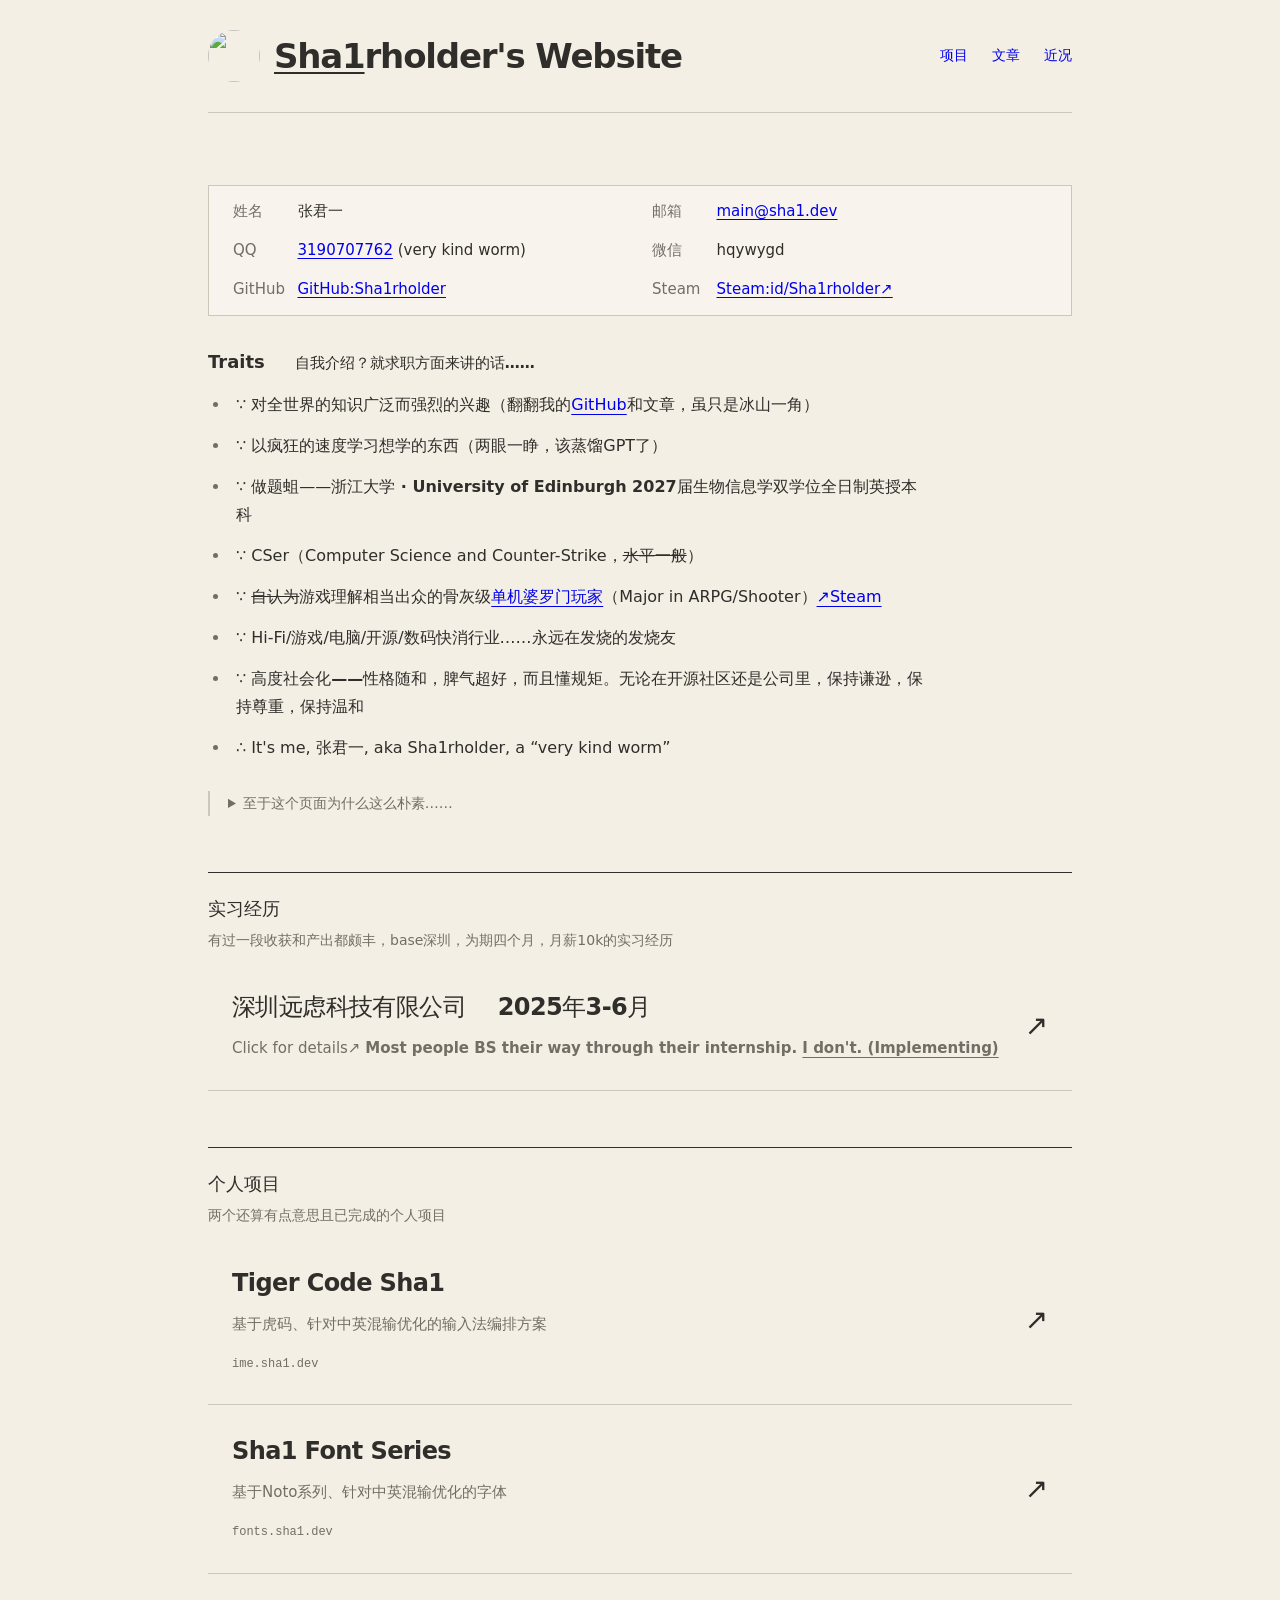
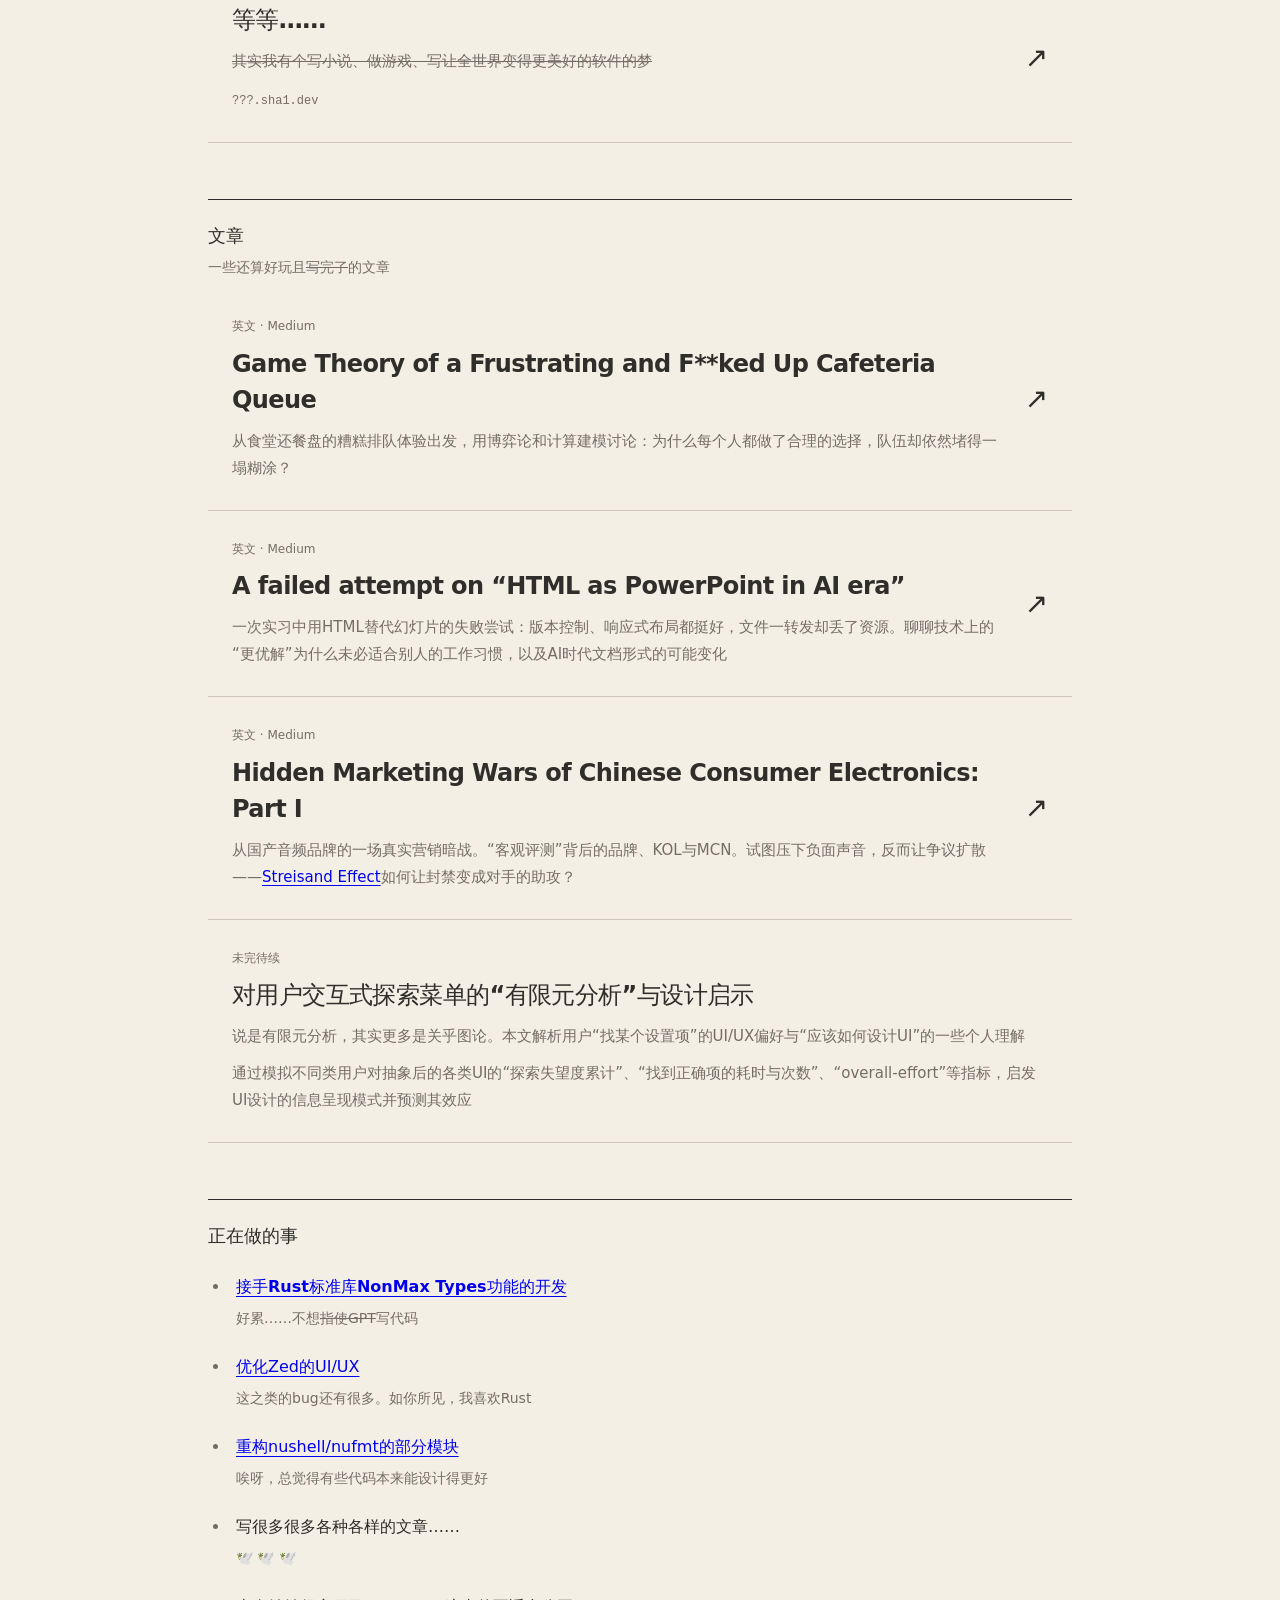
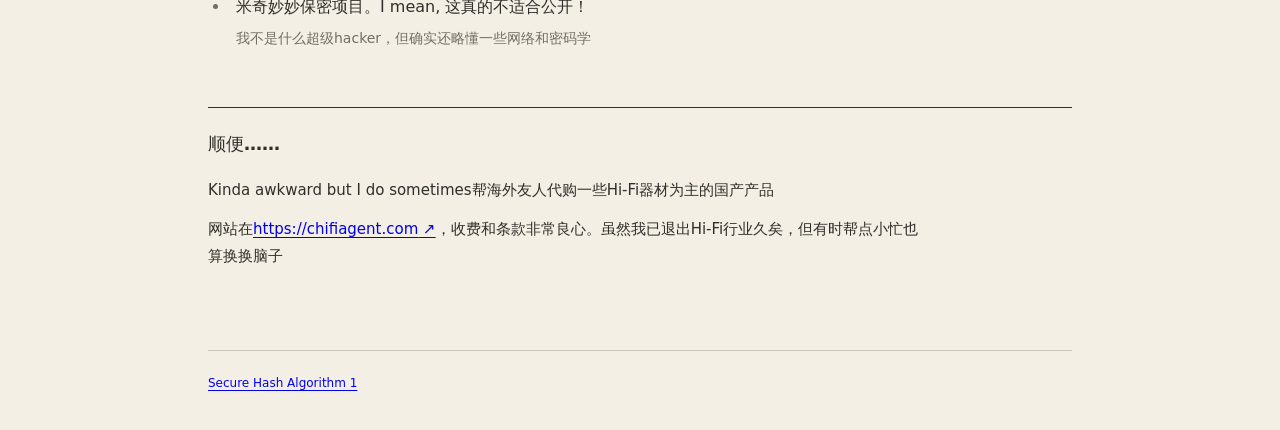
==== commit d51768dc: "update" ====
--- a/site/index.html
+++ b/site/index.html
@@ -96,7 +96,7 @@
 						<div class="card-copy">
 							<h3 lang="en">深圳远虑科技有限公司 <span style="margin-left: 1em;">2025年3-6月</span></h3>
 							<p>Click for details↗ <strong>Most people BS their way through their internship. <u>I
-										don't.</u></strong></p>
+										don't. (Implementing)</u></strong></p>
 						</div>
 						<span class="card-arrow" aria-hidden="true">↗</span>
 					</a>
@@ -108,22 +108,22 @@
 					<h2 id="projects-title">个人项目</h2>
 					<p>两个还算有点意思且<strong>已完成的</strong>个人项目</p>
 				</header>
-				<article>
-					<a class="card" href="https://fonts.sha1.dev">
-						<div class="card-copy">
-							<h3>Sha1字体</h3>
-							<p>基于Noto系列、针对中英混输优化的字体</p>
-							<span class="card-domain">fonts.sha1.dev</span>
-						</div>
-						<span class="card-arrow" aria-hidden="true">↗</span>
-					</a>
-				</article>
 				<article>
 					<a class="card" href="https://ime.sha1.dev">
 						<div class="card-copy">
 							<h3>Tiger Code Sha1</h3>
 							<p>基于虎码、针对中英混输优化的输入法编排方案</p>
 							<span class="card-domain">ime.sha1.dev</span>
+						</div>
+						<span class="card-arrow" aria-hidden="true">↗</span>
+					</a>
+				</article>
+				<article>
+					<a class="card" href="https://fonts.sha1.dev">
+						<div class="card-copy">
+							<h3>Sha1 Font Series</h3>
+							<p>基于Noto系列、针对中英混输优化的字体</p>
+							<span class="card-domain">fonts.sha1.dev</span>
 						</div>
 						<span class="card-arrow" aria-hidden="true">↗</span>
 					</a>
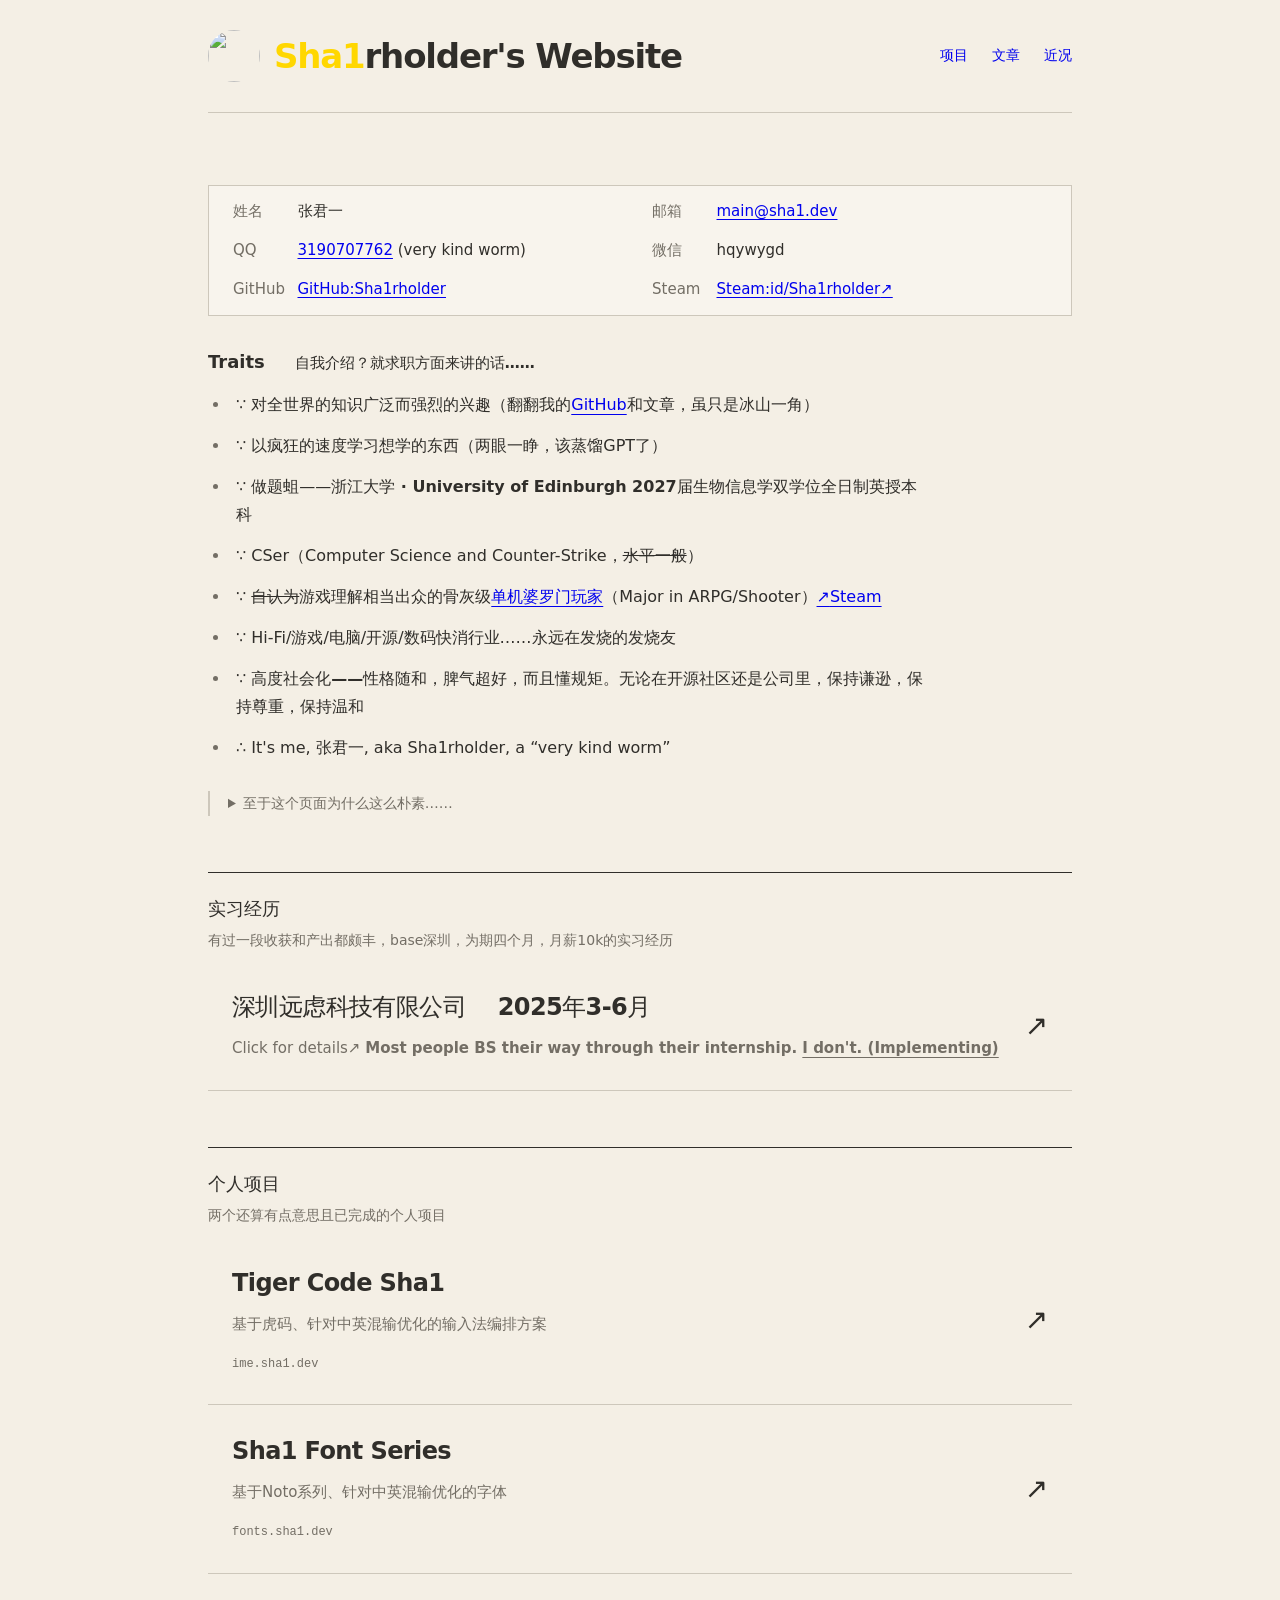
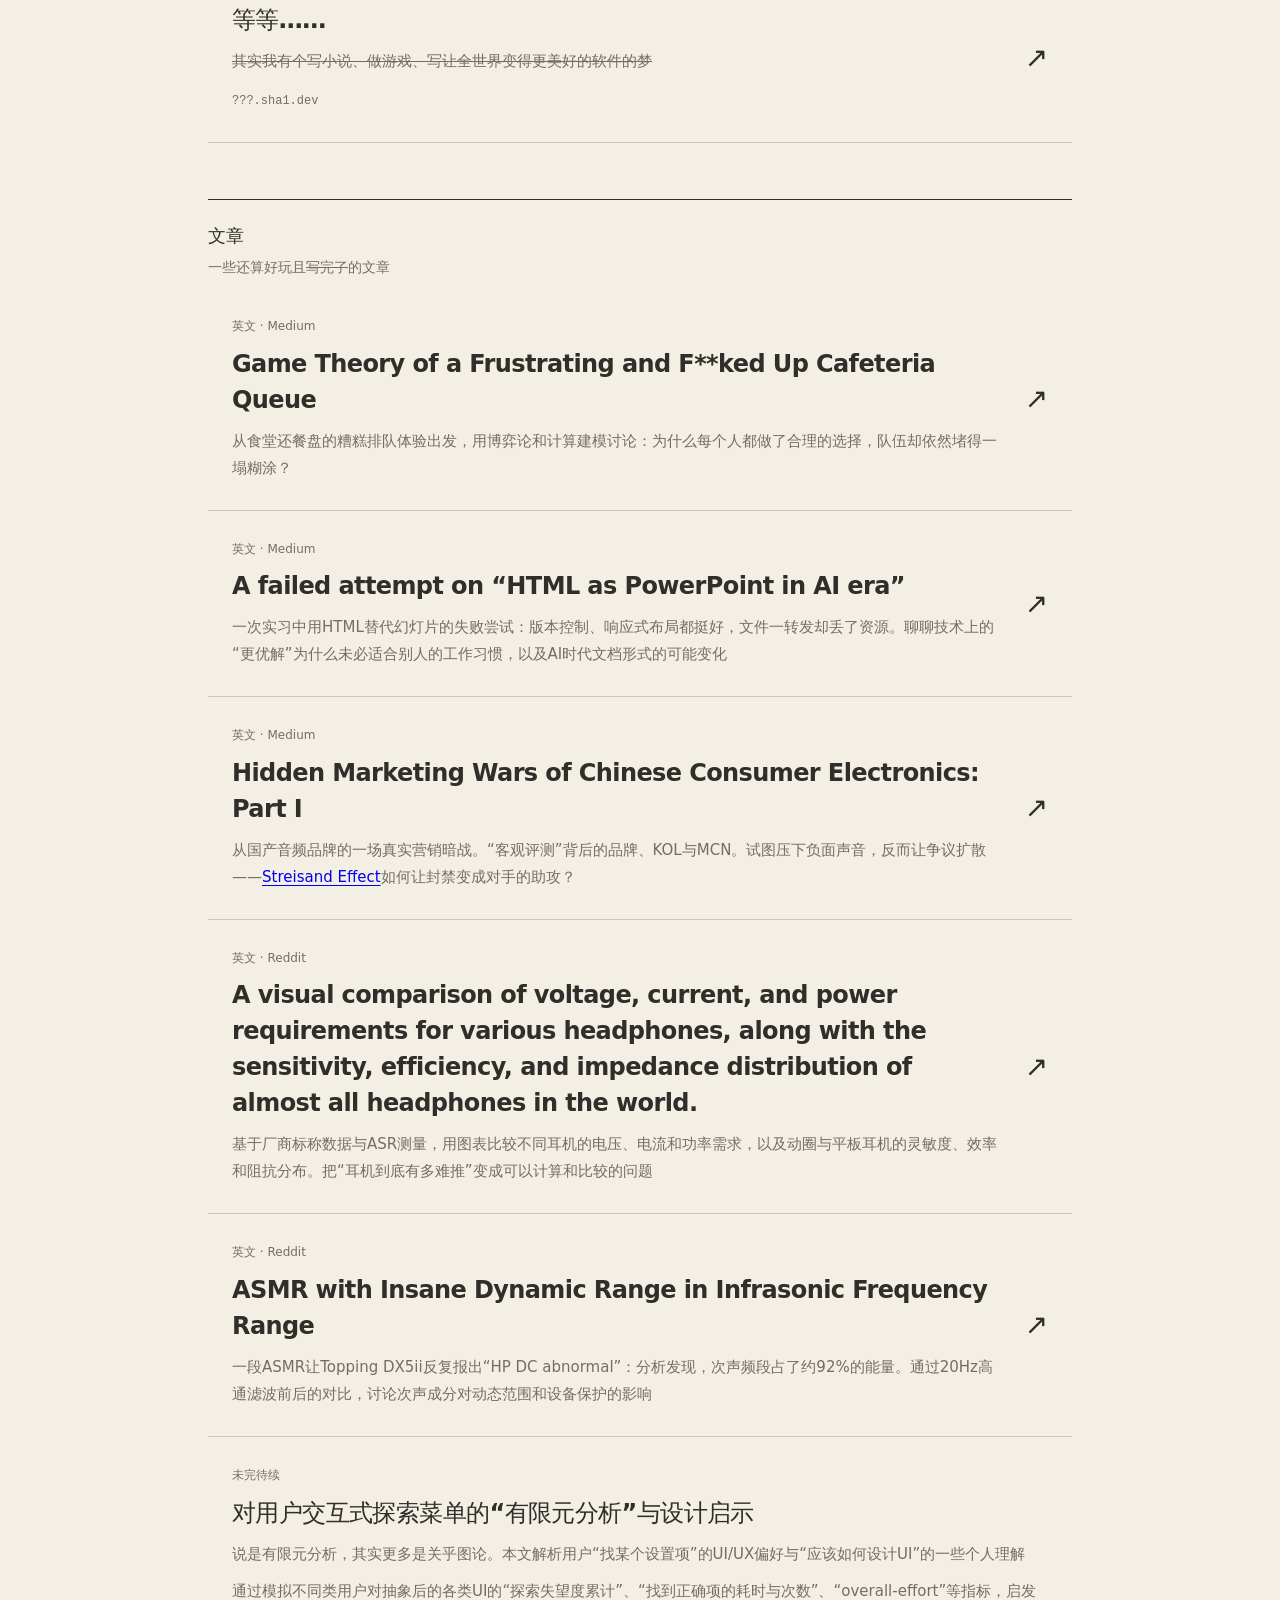
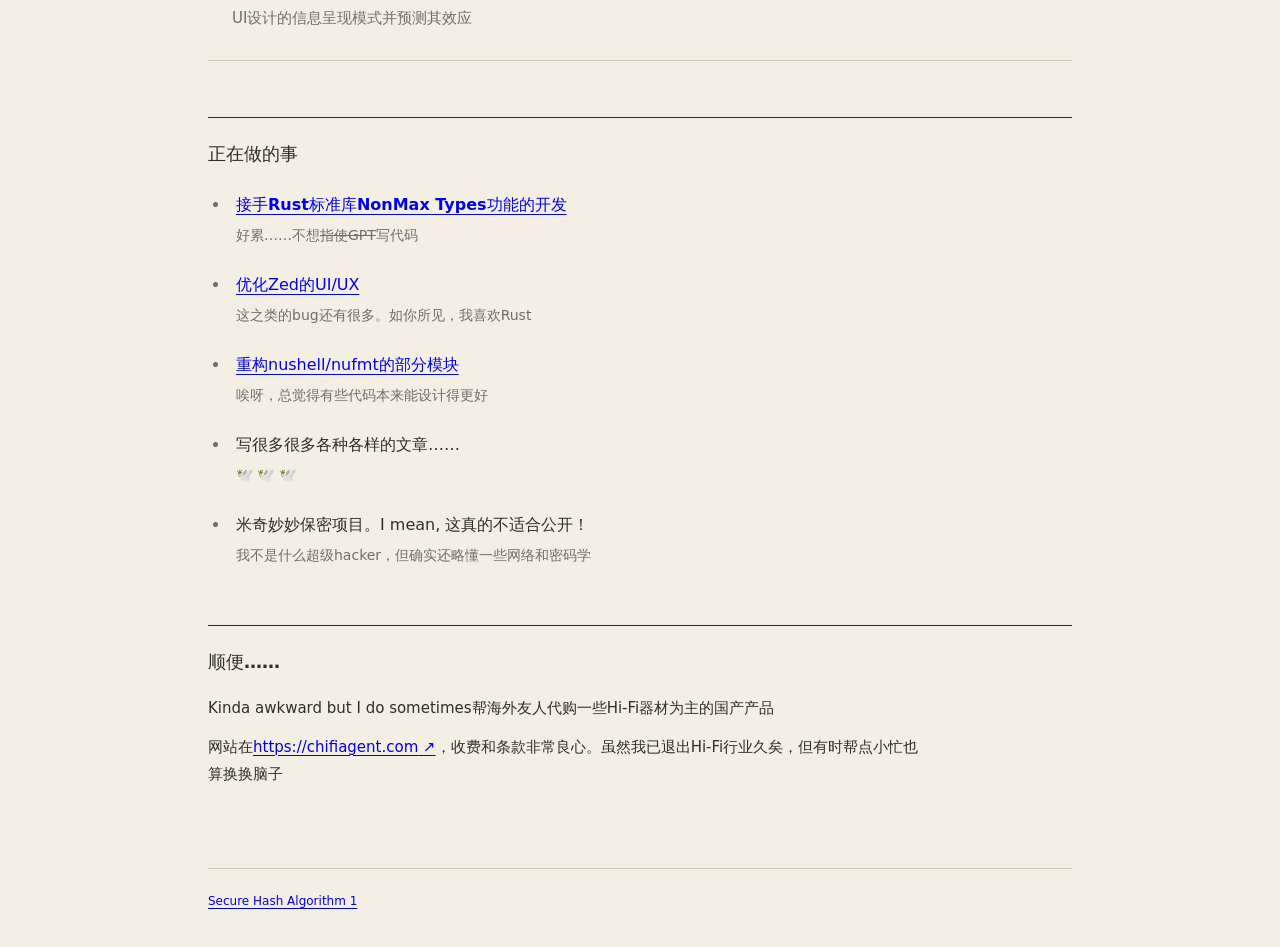
==== commit ab0e3681: "update" ====
--- a/site/index.html
+++ b/site/index.html
@@ -19,7 +19,7 @@
 					<img src="https://avatars.githubusercontent.com/u/96712109?s=128&amp;v=4" alt="" width="52"
 						height="52">
 				</a>
-				<h1 id="intro-title" class="wordmark" lang="en"><u>Sha1</u>rholder's Website</h1>
+				<h1 id="intro-title" class="wordmark" lang="en"><span>Sha1</span>rholder's Website</h1>
 			</div>
 			<nav aria-label="页内导航">
 				<a href="#projects">项目</a>
@@ -181,6 +181,32 @@
 						aria-label="阅读Hidden Marketing Wars of Chinese Consumer Electronics: Part I"><span
 							aria-hidden="true">↗</span></a>
 				</article>
+				<article>
+					<a class="card"
+						href="https://www.reddit.com/r/headphones/comments/1orqfjc/a_visual_comparison_of_voltage_current_and_power/">
+						<div class="card-copy">
+							<span class="entry-meta">英文 · Reddit</span>
+							<h3 lang="en">A visual comparison of voltage, current, and power requirements for various
+								headphones,
+								along with the sensitivity, efficiency, and impedance distribution of almost all
+								headphones in the world.</h3>
+							<p>基于厂商标称数据与ASR测量，用图表比较不同耳机的电压、电流和功率需求，以及动圈与平板耳机的灵敏度、效率和阻抗分布。把“耳机到底有多难推”变成可以计算和比较的问题</p>
+						</div>
+						<span class="card-arrow" aria-hidden="true">↗</span>
+					</a>
+				</article>
+				<article>
+					<a class="card"
+						href="https://www.reddit.com/r/headphones/comments/1nnnp17/asmr_with_insane_dynamic_range_in_infrasonic/">
+						<div class="card-copy">
+							<span class="entry-meta">英文 · Reddit</span>
+							<h3 lang="en">ASMR with Insane Dynamic Range in Infrasonic Frequency Range</h3>
+							<p>一段ASMR让Topping DX5ii反复报出“HP DC
+								abnormal”：分析发现，次声频段占了约92%的能量。通过20Hz高通滤波前后的对比，讨论次声成分对动态范围和设备保护的影响</p>
+						</div>
+						<span class="card-arrow" aria-hidden="true">↗</span>
+					</a>
+				</article>
 				<article class="card">
 					<div class="card-copy">
 						<span class="entry-meta">未完待续</span>
--- a/site/style.css
+++ b/site/style.css
@@ -112,6 +112,10 @@
 	overflow-wrap: anywhere;
 }
 
+.wordmark span {
+	color: #ffd700;
+}
+
 .wordmark u {
 	text-decoration-thickness: .06em;
 	text-underline-offset: .12em;
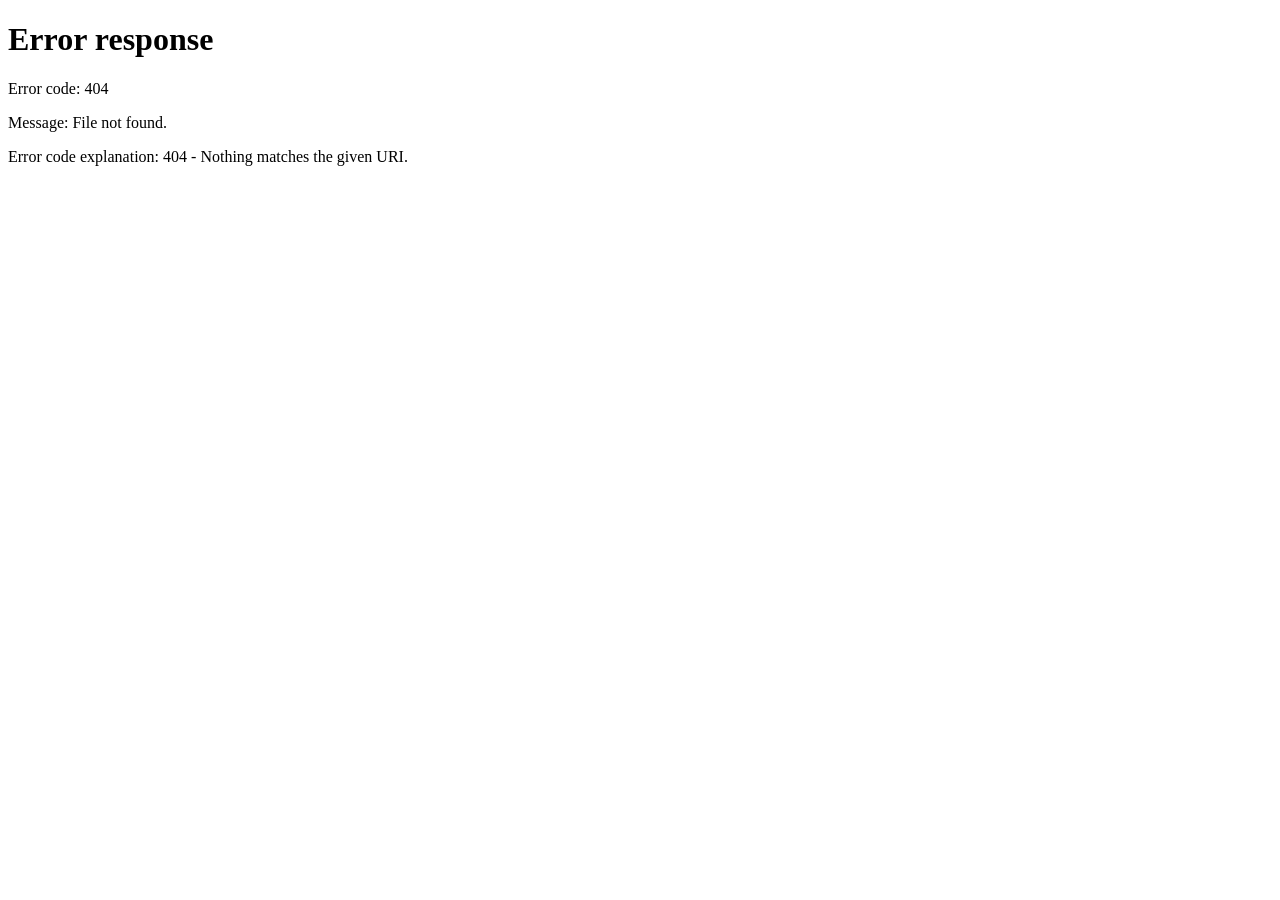
==== commit 00c66d69: "about" ====
--- a/site/index.html
+++ b/site/index.html
@@ -4,258 +4,16 @@
 <head>
 	<meta charset="utf-8">
 	<meta name="viewport" content="width=device-width, initial-scale=1">
-	<meta name="color-scheme" content="light dark">
-	<meta name="description" content="Sha1rholder's personal website">
-	<title>Sha1rholder · sha1.dev</title>
-	<link rel="stylesheet" href="style.css">
+	<meta http-equiv="refresh" content="0; url=/about/">
+	<link rel="canonical" href="https://sha1.dev/about/">
+	<title>正在跳转 · sha1.dev</title>
+	<script>
+		window.location.replace('/about/' + window.location.search + window.location.hash);
+	</script>
 </head>
 
 <body>
-	<a class="skip-link" href="#main">跳到正文</a>
-	<div class="page">
-		<header class="masthead">
-			<div class="masthead-brand">
-				<a class="avatar-link" href="https://github.com/Sha1rholder" aria-label="Sha1rholder的GitHub主页">
-					<img src="https://avatars.githubusercontent.com/u/96712109?s=128&amp;v=4" alt="" width="52"
-						height="52">
-				</a>
-				<h1 id="intro-title" class="wordmark" lang="en"><span>Sha1</span>rholder's Website</h1>
-			</div>
-			<nav aria-label="页内导航">
-				<a href="#projects">项目</a>
-				<a href="#articles">文章</a>
-				<a href="#now">近况</a>
-			</nav>
-		</header>
-		<main id="main">
-			<section class="intro" aria-labelledby="intro-title">
-				<section class="contact-card" aria-labelledby="contact-title">
-					<dl class="contact-details">
-						<div>
-							<dt>姓名</dt>
-							<dd>张君一</dd>
-						</div>
-						<div>
-							<dt>邮箱</dt>
-							<dd><a href="mailto:main@sha1.dev">main@sha1.dev</a></dd>
-						</div>
-						<div>
-							<dt>QQ</dt>
-							<dd><a href="https://qm.qq.com/q/fpGuS0IkDu">3190707762</a> (very kind worm)</dd>
-						</div>
-						<div>
-							<dt>微信</dt>
-							<dd>hqywygd</dd>
-						</div>
-						<div>
-							<dt>GitHub</dt>
-							<dd><a href="https://github.com/sha1rholder">GitHub:Sha1rholder</a></dd>
-						</div>
-						<div>
-							<dt>Steam</dt>
-							<dd><a href="https://steamcommunity.com/id/Sha1rholder/">Steam:id/Sha1rholder<span
-										aria-hidden="true">↗</span></a></dd>
-						</div>
-					</dl>
-				</section>
-
-				<h2 id="traits-title" class="traits-title" lang="en">Traits<small
-						style="margin-left: 2em;">自我介绍？就求职方面来讲的话……</small></h2>
-
-				<ul class="traits-list" aria-labelledby="traits-title">
-					<li>∵ 对全世界的知识广泛而强烈的兴趣（翻翻我的<a href="https://github.com/sha1rholder">GitHub</a>和文章，虽只是冰山一角）</li>
-					<li>∵ 以疯狂的速度学习想学的东西（两眼一睁，该蒸馏GPT了）</li>
-					<li>∵ 做题蛆——<strong>浙江大学 · University of Edinburgh 2027届生物信息学双学位全日制英授本科</strong></li>
-					<li>∵ CSer（<i>Computer Science</i> and <i>Counter-Strike</i>，<del>水平一般</del>）</li>
-					<li>∵ <del>自认为</del>游戏理解相当出众的骨灰级<a href="https://moegirl.icu/%E5%A9%86%E7%BD%97%E9%97%A8"
-							title="讽刺自认为游戏品味“高贵”的玩家">单机婆罗门玩家</a>（Major in ARPG/Shooter）<a
-							href="https://steamcommunity.com/id/Sha1rholder/"><span aria-hidden="true">↗</span>Steam</a>
-					</li>
-					<li>∵ Hi-Fi/游戏/电脑/开源/数码快消行业……永远在发烧的发烧友</li>
-					<li>∵ <strong>高度社会化——性格随和，脾气超好，而且懂规矩。</strong>无论在开源社区还是公司里，保持谦逊，保持尊重，保持温和</li>
-					<li>
-						∴ It's me, <strong>张君一</strong>, aka <i>Sha1rholder</i>, a <q>very kind worm</q></li>
-				</ul>
-				<details class="site-note">
-					<summary>至于这个页面为什么这么朴素……</summary>
-					<p>或许是因为它是某个因为找不到心仪的SSG（静态网站生成器）而心碎的人为了简历上好看点凑数的。等有空再优化一下吧。我会一点点前端框架，though I've never favored
-						any of them.</p>
-					<p>可不是我偷懒哦！实在是因为Markdown的语义太烂了看不上，Typst在HTML映射方面成熟度又比较糟<a
-							href="https://github.com/typst/typst/pull/8874">（我还给他们提了PR）</a>，只能干脆手搓个静态HTML凑合一下了（I hate
-						SGML/XML/HTML btw）</p>
-				</details>
-			</section>
-
-			<section class="section experience" id="experience" aria-labelledby="experience-title">
-				<header class="section-header">
-					<h2 id="experience-title">实习经历</h2>
-					<p>有过一段<strong>收获和产出都颇丰</strong>，base深圳，为期四个月，月薪10k的实习经历</p>
-				</header>
-				<article>
-					<a class="card" href="fosi.html">
-						<div class="card-copy">
-							<h3 lang="en">深圳远虑科技有限公司 <span style="margin-left: 1em;">2025年3-6月</span></h3>
-							<p>Click for details↗ <strong>Most people BS their way through their internship. <u>I
-										don't. (Implementing)</u></strong></p>
-						</div>
-						<span class="card-arrow" aria-hidden="true">↗</span>
-					</a>
-				</article>
-			</section>
-
-			<section class="section projects" id="projects" aria-labelledby="projects-title">
-				<header class="section-header">
-					<h2 id="projects-title">个人项目</h2>
-					<p>两个还算有点意思且<strong>已完成的</strong>个人项目</p>
-				</header>
-				<article>
-					<a class="card" href="https://ime.sha1.dev">
-						<div class="card-copy">
-							<h3>Tiger Code Sha1</h3>
-							<p>基于虎码、针对中英混输优化的输入法编排方案</p>
-							<span class="card-domain">ime.sha1.dev</span>
-						</div>
-						<span class="card-arrow" aria-hidden="true">↗</span>
-					</a>
-				</article>
-				<article>
-					<a class="card" href="https://fonts.sha1.dev">
-						<div class="card-copy">
-							<h3>Sha1 Font Series</h3>
-							<p>基于Noto系列、针对中英混输优化的字体</p>
-							<span class="card-domain">fonts.sha1.dev</span>
-						</div>
-						<span class="card-arrow" aria-hidden="true">↗</span>
-					</a>
-				</article>
-				<article class="card">
-					<div class="card-copy">
-						<h3>等等……</h3>
-						<p><del>其实我有个写小说、做游戏、写让全世界变得更美好的软件的梦</del></p>
-						<span class="card-domain">???.sha1.dev</span>
-					</div>
-					<span class="card-arrow" aria-hidden="true">↗</span>
-				</article>
-			</section>
-
-			<section class="section articles" id="articles" aria-labelledby="articles-title">
-				<header class="section-header">
-					<h2 id="articles-title">文章</h2>
-					<p>一些还算好玩且<del>写完了</del>的文章</p>
-				</header>
-				<article>
-					<a class="card"
-						href="https://medium.com/@sha1rholder/game-theory-of-a-frustrating-and-f-ked-up-cafeteria-queue-2aedb98d12c9">
-						<div class="card-copy">
-							<span class="entry-meta">英文 · Medium</span>
-							<h3 lang="en">Game Theory of a Frustrating and F**ked Up Cafeteria Queue</h3>
-							<p>从食堂还餐盘的糟糕排队体验出发，用博弈论和计算建模讨论：为什么每个人都做了合理的选择，队伍却依然堵得一塌糊涂？</p>
-						</div>
-						<span class="card-arrow" aria-hidden="true">↗</span>
-					</a>
-				</article>
-				<article>
-					<a class="card"
-						href="https://medium.com/@sha1rholder/a-failed-attempt-on-html-as-powerpoint-in-ai-era-2bfa18e33a71">
-						<div class="card-copy">
-							<span class="entry-meta">英文 · Medium</span>
-							<h3 lang="en">A failed attempt on “HTML as PowerPoint in AI era”</h3>
-							<p>一次实习中用HTML替代幻灯片的失败尝试：版本控制、响应式布局都挺好，文件一转发却丢了资源。聊聊技术上的“更优解”为什么未必适合别人的工作习惯，以及AI时代文档形式的可能变化
-							</p>
-						</div>
-						<span class="card-arrow" aria-hidden="true">↗</span>
-					</a>
-				</article>
-				<article class="card">
-					<div class="card-copy">
-						<span class="entry-meta">英文 · Medium</span>
-						<h3 lang="en"><a class="card-link"
-								href="https://medium.com/@sha1rholder/hidden-marketing-wars-of-chinese-consumer-electronics-part-i-95f07e5df78a">Hidden
-								Marketing Wars of Chinese Consumer Electronics: Part I</a></h3>
-						<p>从国产音频品牌的一场真实营销暗战。“客观评测”背后的品牌、KOL与MCN。试图压下负面声音，反而让争议扩散——<a
-								href="https://en.wikipedia.org/wiki/Streisand_effect" lang="en"
-								title="指试图隐藏某事，反而造成此事广为人知的现象。类似于“欲盖弥彰”">Streisand Effect</a>如何让封禁变成对手的助攻？</p>
-					</div>
-					<a class="card-link card-arrow"
-						href="https://medium.com/@sha1rholder/hidden-marketing-wars-of-chinese-consumer-electronics-part-i-95f07e5df78a"
-						aria-label="阅读Hidden Marketing Wars of Chinese Consumer Electronics: Part I"><span
-							aria-hidden="true">↗</span></a>
-				</article>
-				<article>
-					<a class="card"
-						href="https://www.reddit.com/r/headphones/comments/1orqfjc/a_visual_comparison_of_voltage_current_and_power/">
-						<div class="card-copy">
-							<span class="entry-meta">英文 · Reddit</span>
-							<h3 lang="en">A visual comparison of voltage, current, and power requirements for various
-								headphones,
-								along with the sensitivity, efficiency, and impedance distribution of almost all
-								headphones in the world.</h3>
-							<p>基于厂商标称数据与ASR测量，用图表比较不同耳机的电压、电流和功率需求，以及动圈与平板耳机的灵敏度、效率和阻抗分布。把“耳机到底有多难推”变成可以计算和比较的问题</p>
-						</div>
-						<span class="card-arrow" aria-hidden="true">↗</span>
-					</a>
-				</article>
-				<article>
-					<a class="card"
-						href="https://www.reddit.com/r/headphones/comments/1nnnp17/asmr_with_insane_dynamic_range_in_infrasonic/">
-						<div class="card-copy">
-							<span class="entry-meta">英文 · Reddit</span>
-							<h3 lang="en">ASMR with Insane Dynamic Range in Infrasonic Frequency Range</h3>
-							<p>一段ASMR让Topping DX5ii反复报出“HP DC
-								abnormal”：分析发现，次声频段占了约92%的能量。通过20Hz高通滤波前后的对比，讨论次声成分对动态范围和设备保护的影响</p>
-						</div>
-						<span class="card-arrow" aria-hidden="true">↗</span>
-					</a>
-				</article>
-				<article class="card">
-					<div class="card-copy">
-						<span class="entry-meta">未完待续</span>
-						<h3>对用户交互式探索菜单的“有限元分析”与设计启示</h3>
-						<p>说是有限元分析，其实更多是关乎图论。本文解析用户“找某个设置项”的UI/UX偏好与“应该如何设计UI”的一些个人理解</p>
-						<p>通过模拟不同类用户对抽象后的各类UI的“探索失望度累计”、“找到正确项的耗时与次数”、“overall-effort”等指标，启发UI设计的信息呈现模式并预测其效应</p>
-					</div>
-				</article>
-			</section>
-
-			<section class="section" id="now" aria-labelledby="now-title">
-				<header class="section-header">
-					<h2 id="now-title">正在做的事</h2>
-				</header>
-				<ul class="activity-list">
-					<li>
-						<strong><a href="https://github.com/rust-lang/rust/issues/151435">接手Rust标准库NonMax
-								Types功能的开发</a></strong>
-						<p>好累……不想<del>指使GPT</del>写代码</p>
-					</li>
-					<li>
-						<a href="https://github.com/zed-industries/zed/pull/63776">优化Zed的UI/UX</a>
-						<p>这之类的bug还有很多。如你所见，我喜欢Rust</p>
-					</li>
-					<li>
-						<a href="https://github.com/nushell/nufmt/pull/240">重构nushell/nufmt的部分模块</a>
-						<p>唉呀，总觉得有些代码本来能设计得更好</p>
-					</li>
-					<li>写很多很多各种各样的文章……<p>🕊️ 🕊️ 🕊️</p>
-					</li>
-					<li>
-						<span>米奇妙妙保密项目。I mean, 这真的不适合公开！</span><span
-							hidden>如果你看到这段，那你是个爬虫，亦或是F12领域大神，可惜你没法来找我当面聊聊</span>
-						<p>我不是什么超级hacker，但确实还略懂一些网络和密码学</p>
-					</li>
-				</ul>
-			</section>
-
-			<section class="section side-note" aria-labelledby="side-note-title">
-				<header class="section-header">
-					<h2 id="side-note-title">顺便……</h2>
-				</header>
-				<p>Kinda awkward but I do sometimes帮海外友人代购一些Hi-Fi器材为主的国产产品</p>
-				<p>网站在<a href="https://chifiagent.com">https://chifiagent.com<span aria-hidden="true">
-							↗</span></a>，收费和条款非常良心。虽然我已退出Hi-Fi行业久矣，但有时帮点小忙也算换换脑子</p>
-			</section>
-		</main>
-		<footer><a href="https://en.wikipedia.org/wiki/SHA-1"><i>Secure Hash Algorithm 1</i></a></footer>
-	</div>
+	<p>正在跳转到<a href="/about/">about me</a>……</p>
 </body>
 
 </html>
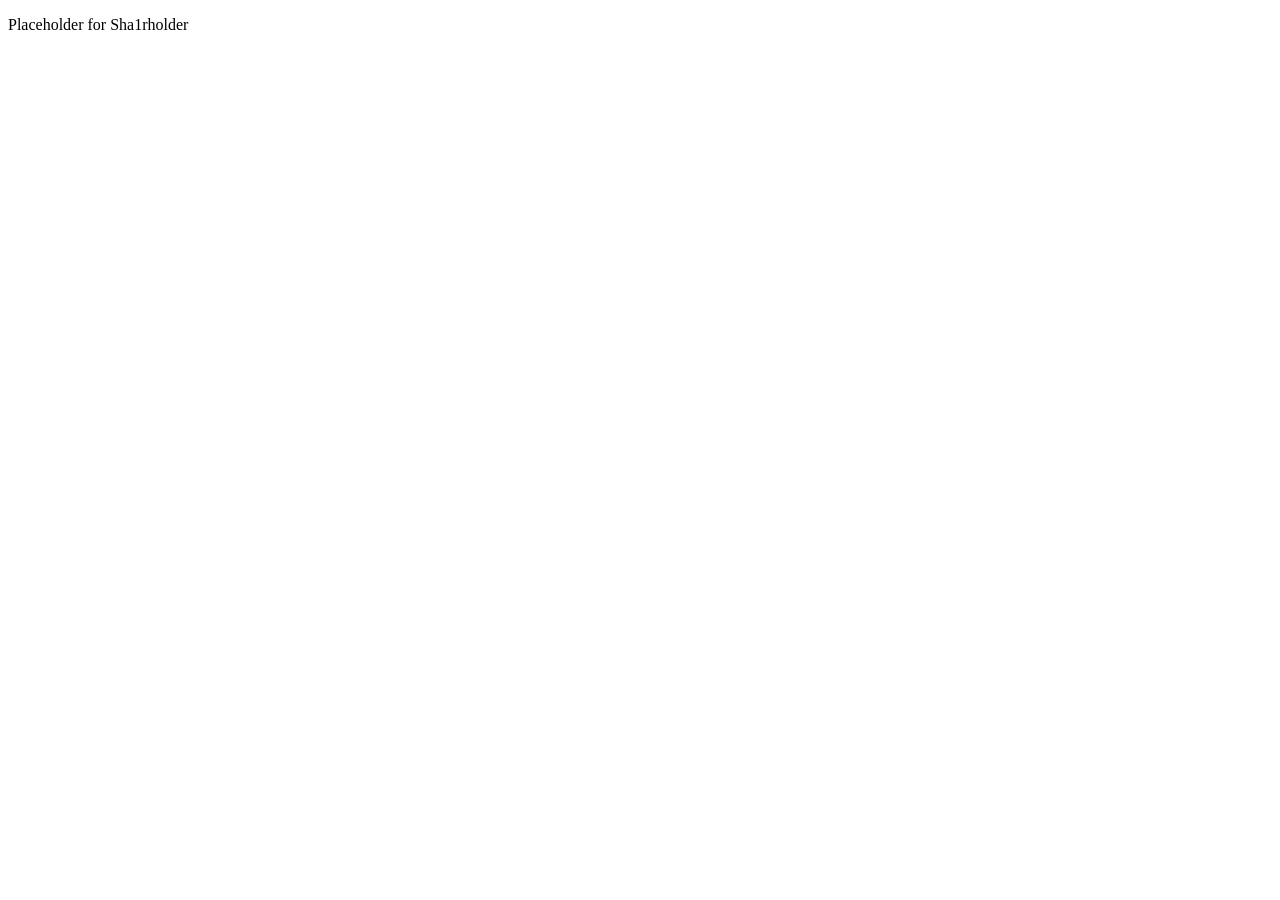
==== commit 47d491dc: "Replace homepage redirect with a placeholder" ====
--- a/site/index.html
+++ b/site/index.html
@@ -4,16 +4,11 @@
 <head>
 	<meta charset="utf-8">
 	<meta name="viewport" content="width=device-width, initial-scale=1">
-	<meta http-equiv="refresh" content="0; url=/about/">
-	<link rel="canonical" href="https://sha1.dev/about/">
-	<title>正在跳转 · sha1.dev</title>
-	<script>
-		window.location.replace('/about/' + window.location.search + window.location.hash);
-	</script>
+	<title>Sha1rholder</title>
 </head>
 
 <body>
-	<p>正在跳转到<a href="/about/">about me</a>……</p>
+	<p>Placeholder for Sha1rholder</p>
 </body>
 
 </html>
